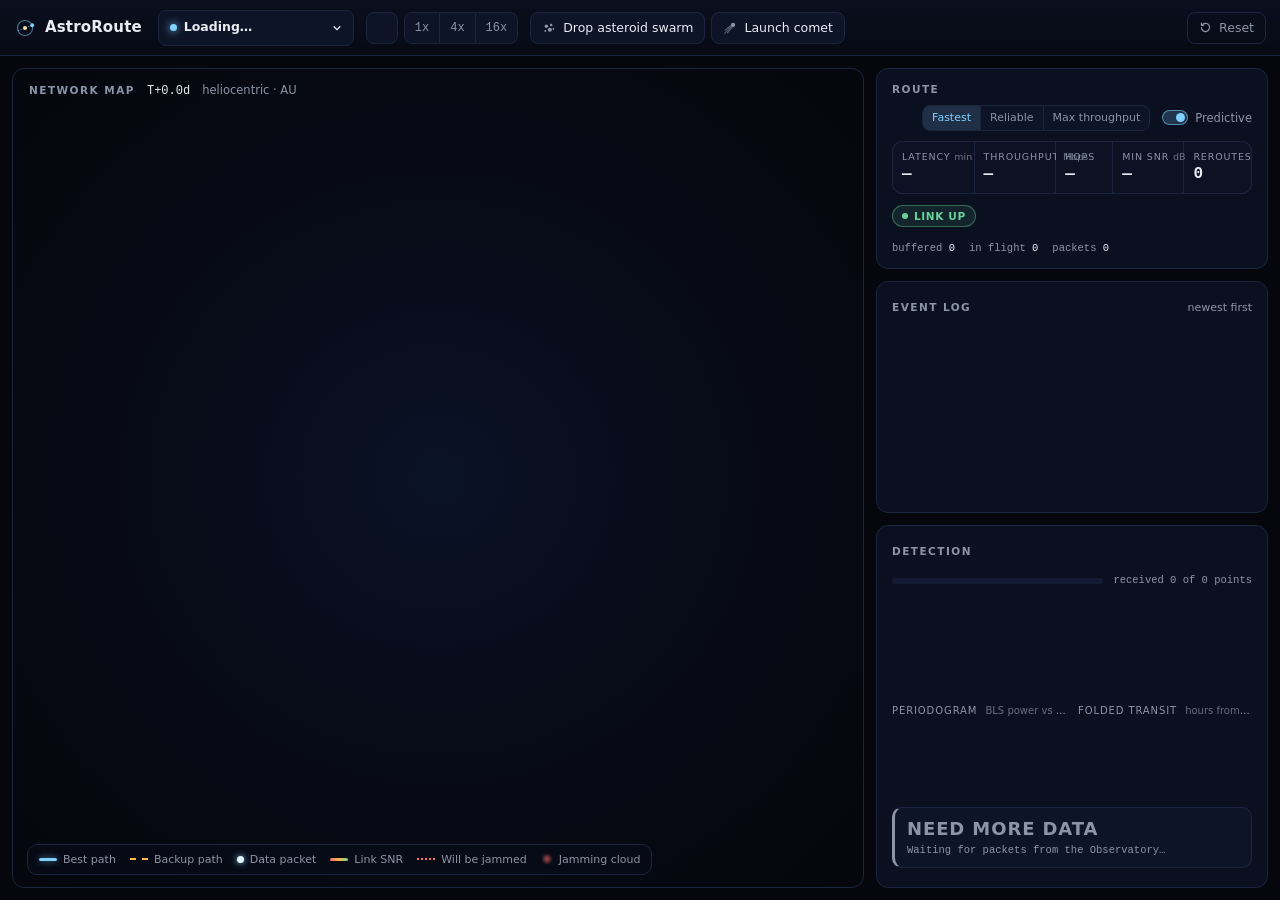
==== web/index.html @ 857606fc "feat(ui): backup mission-control UI Co-Authored-By: Claude Opus 5.5 <noreply@anthropic.com>" ====
<!doctype html>
<html lang="en">
<head>
<meta charset="utf-8">
<meta name="viewport" content="width=device-width, initial-scale=1">
<title>AstroRoute — mission control</title>
<meta name="description" content="Deep-space relay routing around asteroid swarms, with live exoplanet detection on the received light curve.">
<link rel="icon" href="data:image/svg+xml,%3Csvg xmlns='http://www.w3.org/2000/svg' viewBox='0 0 32 32'%3E%3Ccircle cx='16' cy='16' r='11' fill='none' stroke='%237FD1FF' stroke-width='2'/%3E%3Ccircle cx='16' cy='16' r='3' fill='%23FFE2A8'/%3E%3Ccircle cx='26' cy='12' r='3' fill='%237FD1FF'/%3E%3C/svg%3E">
<link rel="stylesheet" href="css/style.css">
</head>
<body>
<header class="top">
  <div class="brand">
    <svg viewBox="0 0 32 32" width="22" height="22" aria-hidden="true"><circle cx="16" cy="16" r="11" fill="none" stroke="#7FD1FF" stroke-width="1.6" opacity=".55"/><circle cx="16" cy="16" r="3" fill="#FFE2A8"/><circle cx="26.5" cy="12" r="2.8" fill="#7FD1FF"/><path d="M5.5 20 L26.5 12" stroke="#7FD1FF" stroke-width="1.2" stroke-dasharray="2 2" opacity=".8"/></svg>
    <span>AstroRoute</span><small>Exoplanet Hunter · deep-space relay</small>
  </div>
  <div class="picker" id="picker">
    <button type="button" class="btn picker-btn" id="pickerBtn" aria-haspopup="listbox" aria-expanded="false" title="Choose the star to observe">
      <span class="pk-dot"></span><span class="pk-text"><b id="pickerLabel">Loading…</b><small id="pickerSub"></small></span>
      <svg viewBox="0 0 12 12" width="10" height="10" aria-hidden="true"><path d="M2.5 4.5 6 8l3.5-3.5" fill="none" stroke="currentColor" stroke-width="1.5" stroke-linecap="round"/></svg>
    </button>
    <div class="menu" id="pickerMenu" role="listbox" aria-label="Target star" hidden></div>
  </div>
  <div class="grp">
    <button type="button" class="btn icon" id="play" aria-label="Play / pause"></button>
    <div class="seg" id="speed" role="group" aria-label="Simulation speed">
      <button type="button" data-speed="1">1x</button><button type="button" data-speed="4">4x</button><button type="button" data-speed="16">16x</button>
    </div>
  </div>
  <div class="grp">
    <button type="button" class="btn tool" data-tool="asteroid" title="Then click on the map">
      <svg viewBox="0 0 16 16" width="14" height="14" aria-hidden="true"><circle cx="5" cy="6" r="2" fill="currentColor"/><circle cx="10.5" cy="4.5" r="1.4" fill="currentColor"/><circle cx="9" cy="10" r="2.4" fill="currentColor"/><circle cx="3.8" cy="11.5" r="1.1" fill="currentColor"/><circle cx="13" cy="9" r="1" fill="currentColor"/></svg>
      Drop asteroid swarm</button>
    <button type="button" class="btn tool" data-tool="comet" title="Then click on the map">
      <svg viewBox="0 0 16 16" width="14" height="14" aria-hidden="true"><circle cx="11.5" cy="4.5" r="2.4" fill="currentColor"/><path d="M9.6 6.2 2 14M10.6 7 5 13.5M8.6 5.4 2.5 10.5" stroke="currentColor" stroke-width="1.2" stroke-linecap="round" opacity=".6"/></svg>
      Launch comet</button>
  </div>
  <div class="spacer"></div>
  <button type="button" class="btn ghost" id="reset" title="Restart the scenario">
    <svg viewBox="0 0 16 16" width="13" height="13" aria-hidden="true"><path d="M3 8a5 5 0 1 0 1.6-3.7M3 2.5v2.8h2.8" fill="none" stroke="currentColor" stroke-width="1.5" stroke-linecap="round" stroke-linejoin="round"/></svg>
    Reset</button>
</header>

<main class="layout">
  <section class="panel map-panel" id="mapPanel" aria-label="Network map">
    <canvas id="map"></canvas>
    <div class="map-head"><h2>Network map</h2><span class="mono" id="clock">T+0.0d</span><span class="muted">heliocentric · AU</span></div>
    <div class="hint" id="hint" hidden></div>
    <div class="caption" id="caption" hidden></div>
    <div class="legend">
      <span><i class="lg best"></i>Best path</span>
      <span><i class="lg alt"></i>Backup path</span>
      <span><i class="lg pkt"></i>Data packet</span>
      <span><i class="lg snr"></i>Link SNR</span>
      <span><i class="lg fc"></i>Will be jammed</span>
      <span><i class="lg jam"></i>Jamming cloud</span>
    </div>
  </section>

  <aside class="side" id="side">
    <section class="panel card route" aria-label="Route">
      <div class="card-head">
        <h2>Route</h2>
        <div class="head-ctl">
          <div class="seg small" id="mode" role="group" aria-label="Routing mode">
            <button type="button" data-mode="fastest" class="on" title="Minimum light-time">Fastest</button><button type="button" data-mode="reliable" title="Light-time plus a penalty for weak links">Reliable</button><button type="button" data-mode="throughput" title="Widest path: largest bottleneck Shannon capacity">Max throughput</button>
          </div>
          <label class="switch" title="Avoid links forecast to be jammed within 1 day"><input type="checkbox" id="predictive" checked><span></span>Predictive</label>
        </div>
      </div>
      <div class="stats">
        <div class="stat"><span>Latency <i>min</i></span><b id="latency">—</b></div>
        <div class="stat"><span>Throughput <i>Mbps</i></span><b id="capacity">—</b></div>
        <div class="stat"><span>Hops</span><b id="hops">—</b></div>
        <div class="stat"><span>Min SNR <i>dB</i></span><b id="snr">—</b></div>
        <div class="stat"><span>Reroutes</span><b id="reroutes">0</b></div>
      </div>
      <div class="route-line"><span class="pill up" id="pill">LINK UP</span><span class="path" id="path"></span></div>
      <div class="alt-line" id="alt"></div>
      <div class="meta-line mono"><span>buffered <b id="buffered">0</b></span><span>in flight <b id="inflight">0</b></span><span>packets <b id="delivered">0</b></span><span class="split" id="rerouteSplit"></span></div>
    </section>

    <section class="panel card log" aria-label="Event log">
      <div class="card-head"><h2>Event log</h2><span class="muted small">newest first</span></div>
      <ol id="log"></ol>
    </section>

    <section class="panel card detect" aria-label="Detection">
      <div class="card-head"><h2>Detection</h2><span class="muted small" id="targetMeta"></span></div>
      <div class="recv"><div class="bar"><i id="recvBar"></i></div><span class="mono" id="recvText">received 0 of 0 points</span></div>
      <canvas class="chart lc" id="lc" aria-label="Received light curve"></canvas>
      <div class="pair">
        <figure><figcaption>Periodogram <span>BLS power vs period</span></figcaption><canvas class="chart" id="pg"></canvas></figure>
        <figure><figcaption>Folded transit <span>hours from mid-transit</span></figcaption><canvas class="chart" id="fold"></canvas></figure>
      </div>
      <div class="verdict wait" id="verdict"><div class="v-word" id="vWord">NEED MORE DATA</div><div class="v-sub mono" id="vSub">Waiting for packets from the Observatory…</div></div>
      <ul class="checks" id="checks"></ul>
    </section>
  </aside>
</main>
<script type="module" src="js/main.js"></script>
</body>
</html>
---- web/css/style.css ----
/* Mission-control theme. Owner: Ayush. One accent (#7FD1FF) for the best path. */
:root {
  --bg: #05070D; --panel: #0B1020; --line: #1C2540; --text: #E6EDF3; --muted: #8B95A7;
  --accent: #7FD1FF; --amber: #FFB547; --red: #FF6B6B; --green: #69D39A;
  --raise: #0E1427; --hover: #121B33;
  --sans: system-ui, -apple-system, "Segoe UI", Roboto, "Helvetica Neue", Arial, sans-serif;
  --mono: ui-monospace, "SF Mono", SFMono-Regular, Menlo, Consolas, "Liberation Mono", monospace;
  color-scheme: dark;
}
* { box-sizing: border-box; }
html, body { margin: 0; height: 100%; background: var(--bg); color: var(--text); font: 13px/1.4 var(--sans); -webkit-font-smoothing: antialiased; }
body { display: grid; grid-template-rows: 56px minmax(0, 1fr); overflow: hidden; }
.mono, b, .stat b { font-variant-numeric: tabular-nums; }
.mono { font-family: var(--mono); }
.muted { color: var(--muted); }
.small { font-size: 11px; }
h2 { margin: 0; font-size: 10.5px; font-weight: 650; letter-spacing: .14em; text-transform: uppercase; color: var(--muted); }

/* ---------- top bar ---------- */
.top { display: flex; align-items: center; gap: 12px; padding: 0 14px; border-bottom: 1px solid var(--line); background: linear-gradient(180deg, #0A0F1E, #070A14); position: relative; z-index: 10; min-width: 0; }
.brand { display: flex; align-items: center; gap: 9px; font-weight: 680; font-size: 15px; letter-spacing: .01em; white-space: nowrap; margin-right: 4px; }
.brand small { color: var(--muted); font-weight: 450; font-size: 11.5px; letter-spacing: 0; padding-left: 10px; border-left: 1px solid var(--line); }
.grp { display: flex; align-items: center; gap: 6px; }
.spacer { flex: 1; }
.btn { height: 32px; padding: 0 11px; border-radius: 8px; border: 1px solid var(--line); background: var(--raise); color: var(--text); font: 500 12.5px var(--sans); cursor: pointer; display: inline-flex; align-items: center; gap: 7px; white-space: nowrap; transition: border-color .15s, background .15s, color .15s; }
.btn:hover { border-color: #2C3963; background: var(--hover); }
.btn:focus-visible, .seg button:focus-visible, .menu button:focus-visible { outline: 2px solid var(--accent); outline-offset: 2px; }
.btn.on { border-color: rgba(127, 209, 255, .55); background: rgba(127, 209, 255, .12); color: var(--accent); }
.btn.icon { width: 32px; padding: 0; justify-content: center; }
.btn.ghost { background: transparent; color: var(--muted); }
.btn.ghost:hover { color: var(--text); }
.btn.tool svg { color: var(--muted); }
.btn.tool.on { border-color: rgba(255, 107, 107, .6); background: rgba(255, 107, 107, .12); color: #FFB3B3; }
.btn.tool.on svg { color: var(--red); }
.seg { display: inline-flex; border: 1px solid var(--line); border-radius: 8px; overflow: hidden; background: var(--raise); }
.seg button { height: 30px; border: 0; background: transparent; color: var(--muted); padding: 0 10px; font: 500 12px var(--mono); cursor: pointer; transition: background .15s, color .15s; }
.seg button + button { border-left: 1px solid var(--line); }
.seg button:hover { color: var(--text); }
.seg button.on { background: rgba(127, 209, 255, .14); color: var(--accent); }
.seg.small button { height: 24px; padding: 0 9px; font: 500 11px var(--sans); }

.picker { position: relative; }
.picker-btn { min-width: 196px; height: 36px; justify-content: space-between; }
.pk-dot { width: 7px; height: 7px; border-radius: 50%; background: var(--accent); box-shadow: 0 0 8px var(--accent); flex: none; }
.pk-text { display: flex; flex-direction: column; align-items: flex-start; line-height: 1.15; flex: 1; }
.pk-text b { font-weight: 600; font-size: 12.5px; }
.pk-text small { color: var(--muted); font: 10px var(--mono); }
.menu { position: absolute; top: 42px; left: 0; width: 330px; background: #0B1020; border: 1px solid var(--line); border-radius: 12px; padding: 6px; box-shadow: 0 24px 60px rgba(0, 0, 0, .6); z-index: 30; }
.menu button { display: flex; justify-content: space-between; align-items: center; gap: 10px; width: 100%; text-align: left; background: transparent; border: 0; color: var(--text); padding: 7px 10px; border-radius: 8px; cursor: pointer; font: inherit; }
.menu button:hover { background: var(--hover); }
.menu button.sel { background: rgba(127, 209, 255, .08); box-shadow: inset 2px 0 0 var(--accent); }
.menu b { display: block; font-weight: 600; font-size: 12.5px; }
.menu small { display: block; color: var(--muted); font: 10.5px var(--mono); }
.kind { font: 500 10px var(--sans); padding: 2px 7px; border-radius: 999px; border: 1px solid; white-space: nowrap; }
.kind.planet { color: var(--green); border-color: rgba(105, 211, 154, .35); }
.kind.false_positive { color: var(--red); border-color: rgba(255, 107, 107, .35); }
.kind.candidate { color: var(--amber); border-color: rgba(255, 181, 71, .35); }

/* ---------- layout ---------- */
.layout { display: grid; grid-template-columns: minmax(0, 1fr) 476px; gap: 12px; padding: 12px; min-height: 0; }
.panel { background: var(--panel); border: 1px solid var(--line); border-radius: 12px; }
.side { display: flex; flex-direction: column; gap: 12px; min-height: 0; overflow-y: auto; scrollbar-width: thin; scrollbar-color: var(--line) transparent; }
.card { padding: 13px 15px; }
.card-head { display: flex; flex-wrap: wrap; align-items: center; justify-content: space-between; gap: 8px 10px; margin-bottom: 10px; min-height: 24px; }

/* ---------- map ---------- */
.map-panel { position: relative; overflow: hidden; background: radial-gradient(ellipse at 50% 50%, #0A1226 0%, #070A15 55%, #05070D 100%); min-height: 0; }
#map { position: absolute; inset: 0; width: 100%; height: 100%; display: block; }
.map-panel.armed #map { cursor: crosshair; }
.map-head { position: absolute; top: 13px; left: 16px; display: flex; gap: 12px; align-items: baseline; pointer-events: none; font-size: 11.5px; }
.map-head .mono { color: var(--text); font-size: 12px; }
.hint, .caption { position: absolute; left: 50%; transform: translateX(-50%); padding: 7px 14px; border-radius: 999px; font-size: 12px; white-space: nowrap; pointer-events: none; backdrop-filter: blur(6px); }
.hint { top: 12px; border: 1px solid rgba(255, 107, 107, .5); background: rgba(40, 12, 18, .78); color: #FFC9C9; }
.caption { top: 52px; border: 1px solid rgba(127, 209, 255, .35); background: rgba(8, 20, 38, .8); color: #D7F1FF; animation: rise .4s ease-out; }
.legend { position: absolute; left: 14px; bottom: 12px; display: flex; flex-wrap: wrap; gap: 6px 14px; max-width: calc(100% - 110px); padding: 7px 11px; border: 1px solid var(--line); border-radius: 10px; background: rgba(8, 12, 24, .78); backdrop-filter: blur(6px); font-size: 11px; color: var(--muted); pointer-events: none; }
.legend span { display: inline-flex; align-items: center; gap: 6px; white-space: nowrap; }
.lg { display: inline-block; width: 18px; height: 0; }
.lg.best { border-top: 3px solid var(--accent); box-shadow: 0 0 6px rgba(127, 209, 255, .6); border-radius: 2px; }
.lg.alt { border-top: 2px dashed var(--amber); }
.lg.fc { border-top: 2px dotted var(--red); }
.lg.snr { height: 3px; border-radius: 2px; background: linear-gradient(90deg, var(--red), var(--amber), var(--green)); }
.lg.pkt { width: 7px; height: 7px; border-radius: 50%; background: #E4F7FF; box-shadow: 0 0 6px var(--accent); }
.lg.jam { width: 12px; height: 12px; border-radius: 50%; background: radial-gradient(circle, rgba(255, 107, 107, .65), rgba(255, 107, 107, 0) 70%); }

/* ---------- route card ---------- */
.head-ctl { display: flex; align-items: center; gap: 12px; margin-left: auto; }
.switch { display: inline-flex; align-items: center; gap: 7px; font-size: 11.5px; color: var(--muted); cursor: pointer; user-select: none; }
.switch input { position: absolute; opacity: 0; width: 0; height: 0; }
.switch span { width: 26px; height: 15px; border-radius: 99px; background: #18213B; border: 1px solid var(--line); position: relative; transition: background .15s, border-color .15s; }
.switch span::after { content: ""; position: absolute; top: 2px; left: 2px; width: 9px; height: 9px; border-radius: 50%; background: var(--muted); transition: transform .15s, background .15s; }
.switch input:checked + span { background: rgba(127, 209, 255, .2); border-color: rgba(127, 209, 255, .55); }
.switch input:checked + span::after { transform: translateX(11px); background: var(--accent); }
.switch input:checked ~ * { color: var(--text); }
.switch input:focus-visible + span { outline: 2px solid var(--accent); outline-offset: 2px; }
.stats { display: grid; grid-template-columns: 1.15fr 1.15fr .8fr 1fr .95fr; gap: 1px; background: var(--line); border: 1px solid var(--line); border-radius: 10px; overflow: hidden; }
.stat { background: #0C1224; padding: 8px 9px 9px; min-width: 0; }
.stat > span { display: block; font-size: 9.5px; white-space: nowrap; color: var(--muted); text-transform: uppercase; letter-spacing: .09em; margin-bottom: 3px; }
.stat b { display: block; font: 600 19px/1.1 var(--mono); color: var(--text); white-space: nowrap; }
.stat > span i { font-style: normal; text-transform: none; letter-spacing: 0; opacity: .75; }
.route-line { display: flex; align-items: center; gap: 10px; margin-top: 11px; min-width: 0; }
.path { font-size: 12px; color: #CFEFFF; overflow: hidden; text-overflow: ellipsis; white-space: nowrap; min-width: 0; }
.alt-line { margin-top: 6px; font-size: 11.5px; color: var(--amber); opacity: .9; overflow: hidden; text-overflow: ellipsis; white-space: nowrap; }
.meta-line { display: flex; flex-wrap: wrap; gap: 4px 14px; margin-top: 8px; font-size: 10.5px; color: var(--muted); }
.meta-line b { color: var(--text); font-weight: 500; }
.meta-line .split { margin-left: auto; }
.pill { flex: none; display: inline-flex; align-items: center; gap: 6px; height: 22px; padding: 0 9px; border-radius: 999px; font: 650 10.5px var(--sans); letter-spacing: .06em; border: 1px solid; white-space: nowrap; }
.pill::before { content: ""; width: 6px; height: 6px; border-radius: 50%; background: currentColor; }
.pill.up { color: var(--green); border-color: rgba(105, 211, 154, .4); background: rgba(105, 211, 154, .1); }
.pill.re { color: var(--amber); border-color: rgba(255, 181, 71, .45); background: rgba(255, 181, 71, .1); }
.pill.down { color: var(--red); border-color: rgba(255, 107, 107, .5); background: rgba(255, 107, 107, .12); animation: blink 1.1s infinite; }

/* ---------- event log ---------- */
.log { flex: 1 1 130px; min-height: 130px; display: flex; flex-direction: column; }
#log { list-style: none; margin: 0; padding: 0; overflow-y: auto; flex: 1; min-height: 0; scrollbar-width: thin; scrollbar-color: var(--line) transparent; }
#log li { display: grid; grid-template-columns: 54px 7px 1fr; gap: 8px; align-items: baseline; padding: 5px 2px; border-top: 1px solid rgba(28, 37, 64, .7); font-size: 11.5px; line-height: 1.4; }
#log li:first-child { border-top: 0; }
#log time { font: 10.5px var(--mono); color: var(--muted); }
#log i { width: 7px; height: 7px; border-radius: 50%; background: var(--muted); }
#log p { margin: 0; color: #C9D3E1; }
#log em { font: 650 9.5px var(--sans); font-style: normal; letter-spacing: .07em; padding: 1px 5px; border-radius: 4px; margin-right: 6px; border: 1px solid rgba(139, 149, 167, .35); color: var(--muted); }
#log .jam i, #log .down i { background: var(--red); }
#log .jam em, #log .down em { color: var(--red); border-color: rgba(255, 107, 107, .45); }
#log .pro i { background: var(--accent); }
#log .pro em, #log .info em.pro { color: var(--accent); border-color: rgba(127, 209, 255, .45); }
#log .warn i { background: var(--amber); }
#log .warn em { color: var(--amber); border-color: rgba(255, 181, 71, .45); }
#log .ok i { background: var(--green); }
#log .ok em { color: var(--green); border-color: rgba(105, 211, 154, .4); }
#log .detect i { background: #C9A7FF; }
#log .detect em { color: #C9A7FF; border-color: rgba(201, 167, 255, .4); }
#log li.new { animation: flash 1.4s ease-out; }

/* ---------- detection ---------- */
.recv { display: flex; align-items: center; gap: 10px; margin-bottom: 8px; }
.bar { flex: 1; height: 6px; background: #131B33; border-radius: 99px; overflow: hidden; }
.bar i { display: block; height: 100%; width: 0; border-radius: 99px; background: linear-gradient(90deg, #3E9BD6, var(--accent)); transition: width .3s; }
.recv .mono { font-size: 10.5px; color: var(--muted); white-space: nowrap; }
.chart { display: block; width: 100%; height: 76px; }
.chart.lc { height: 100px; }
.pair { display: grid; grid-template-columns: 1fr 1fr; gap: 12px; margin-top: 8px; }
figure { margin: 0; min-width: 0; }
figcaption { font-size: 10px; color: var(--muted); text-transform: uppercase; letter-spacing: .09em; margin-bottom: 3px; white-space: nowrap; overflow: hidden; text-overflow: ellipsis; }
figcaption span { text-transform: none; letter-spacing: 0; opacity: .7; margin-left: 4px; }
.verdict { margin-top: 10px; padding: 8px 12px 9px; border-radius: 10px; border: 1px solid var(--line); border-left: 3px solid var(--muted); background: #0D1427; transition: border-color .3s; }
.v-word { font-weight: 760; font-size: 18px; letter-spacing: .05em; color: var(--muted); }
.v-sub { font-size: 10.5px; color: var(--muted); margin-top: 2px; }
.verdict.planet { border-left-color: var(--green); background: linear-gradient(90deg, rgba(105, 211, 154, .09), #0D1427 60%); }
.verdict.planet .v-word { color: var(--green); }
.verdict.fp { border-left-color: var(--red); background: linear-gradient(90deg, rgba(255, 107, 107, .09), #0D1427 60%); }
.verdict.fp .v-word { color: var(--red); }
.verdict.weak { border-left-color: var(--amber); }
.verdict.weak .v-word { color: var(--amber); }
.checks { list-style: none; margin: 6px 0 0; padding: 0; }
.checks li { display: grid; grid-template-columns: 16px 104px 1fr; gap: 6px; padding: 5px 0; border-top: 1px solid rgba(28, 37, 64, .7); font-size: 11px; line-height: 1.35; }
.checks li:first-child { border-top: 0; }
.checks .ok { color: var(--green); font-weight: 700; }
.checks .bad { color: var(--red); font-weight: 700; }
.checks b { font-weight: 600; color: var(--text); }
.checks li > span:last-child { color: var(--muted); }

@keyframes flash { from { background: rgba(127, 209, 255, .10); } to { background: transparent; } }
@keyframes blink { 50% { opacity: .55; } }
@keyframes rise { from { opacity: 0; transform: translate(-50%, -6px); } to { opacity: 1; transform: translate(-50%, 0); } }

/* ---------- smaller screens ---------- */
@media (max-width: 1280px) {
  .layout { grid-template-columns: minmax(0, 1fr) 392px; }
  .brand small { display: none; }
  .stat b { font-size: 16px; }
  .checks li { grid-template-columns: 16px 92px 1fr; }
}
@media (max-width: 1100px) {
  .top { gap: 8px; padding: 0 10px; }
  .picker-btn { min-width: 170px; }
  .btn { padding: 0 9px; }
  .legend { font-size: 10.5px; gap: 4px 10px; }
}
@media (max-height: 820px) {
  .chart { height: 70px; }
  .chart.lc { height: 88px; }
}
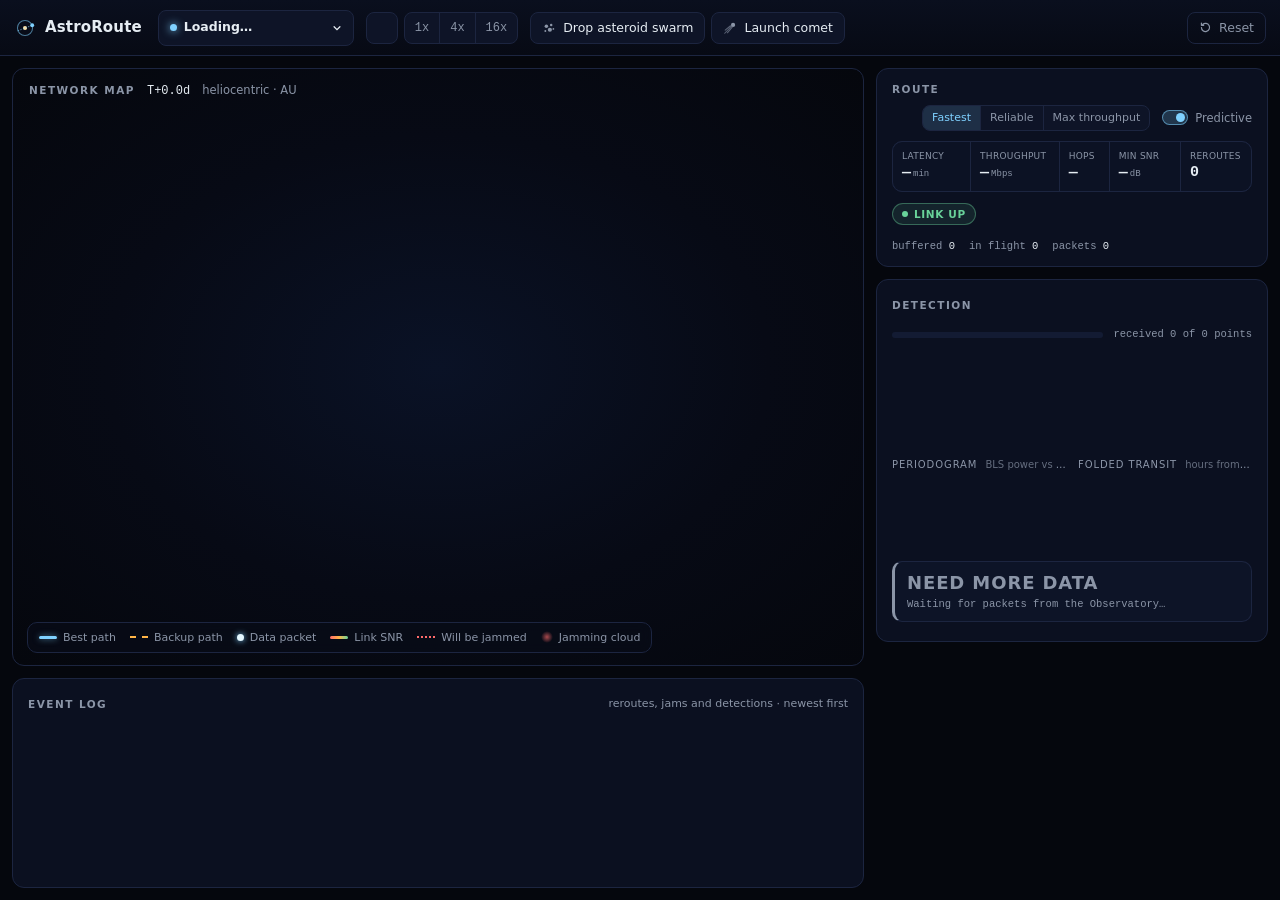
==== commit 2581ab12: "feat(ui): backup mission-control UI Polish: event log under the map, zoom-to-fit map camera, label p" ====
--- a/web/index.html
+++ b/web/index.html
@@ -42,6 +42,7 @@
 </header>
 
 <main class="layout">
+  <div class="left">
   <section class="panel map-panel" id="mapPanel" aria-label="Network map">
     <canvas id="map"></canvas>
     <div class="map-head"><h2>Network map</h2><span class="mono" id="clock">T+0.0d</span><span class="muted">heliocentric · AU</span></div>
@@ -57,6 +58,12 @@
     </div>
   </section>
 
+    <section class="panel card log" aria-label="Event log">
+      <div class="card-head"><h2>Event log</h2><span class="muted small">reroutes, jams and detections · newest first</span></div>
+      <ol id="log"></ol>
+    </section>
+  </div>
+
   <aside class="side" id="side">
     <section class="panel card route" aria-label="Route">
       <div class="card-head">
@@ -69,20 +76,15 @@
         </div>
       </div>
       <div class="stats">
-        <div class="stat"><span>Latency <i>min</i></span><b id="latency">—</b></div>
-        <div class="stat"><span>Throughput <i>Mbps</i></span><b id="capacity">—</b></div>
+        <div class="stat"><span>Latency</span><b><span id="latency">—</span><i>min</i></b></div>
+        <div class="stat"><span>Throughput</span><b><span id="capacity">—</span><i>Mbps</i></b></div>
         <div class="stat"><span>Hops</span><b id="hops">—</b></div>
-        <div class="stat"><span>Min SNR <i>dB</i></span><b id="snr">—</b></div>
+        <div class="stat"><span>Min SNR</span><b><span id="snr">—</span><i>dB</i></b></div>
         <div class="stat"><span>Reroutes</span><b id="reroutes">0</b></div>
       </div>
       <div class="route-line"><span class="pill up" id="pill">LINK UP</span><span class="path" id="path"></span></div>
       <div class="alt-line" id="alt"></div>
       <div class="meta-line mono"><span>buffered <b id="buffered">0</b></span><span>in flight <b id="inflight">0</b></span><span>packets <b id="delivered">0</b></span><span class="split" id="rerouteSplit"></span></div>
-    </section>
-
-    <section class="panel card log" aria-label="Event log">
-      <div class="card-head"><h2>Event log</h2><span class="muted small">newest first</span></div>
-      <ol id="log"></ol>
     </section>
 
     <section class="panel card detect" aria-label="Detection">
--- a/web/css/style.css
+++ b/web/css/style.css
@@ -57,7 +57,9 @@
 .kind.candidate { color: var(--amber); border-color: rgba(255, 181, 71, .35); }
 
 /* ---------- layout ---------- */
-.layout { display: grid; grid-template-columns: minmax(0, 1fr) 476px; gap: 12px; padding: 12px; min-height: 0; }
+.layout { display: grid; grid-template-columns: minmax(0, 1fr) 476px; grid-template-rows: minmax(0, 1fr); gap: 12px; padding: 12px; min-height: 0; }
+.left { display: flex; flex-direction: column; gap: 12px; min-height: 0; min-width: 0; }
+.left .map-panel { flex: 1; }
 .panel { background: var(--panel); border: 1px solid var(--line); border-radius: 12px; }
 .side { display: flex; flex-direction: column; gap: 12px; min-height: 0; overflow-y: auto; scrollbar-width: thin; scrollbar-color: var(--line) transparent; }
 .card { padding: 13px 15px; }
@@ -92,11 +94,11 @@
 .switch input:checked + span::after { transform: translateX(11px); background: var(--accent); }
 .switch input:checked ~ * { color: var(--text); }
 .switch input:focus-visible + span { outline: 2px solid var(--accent); outline-offset: 2px; }
-.stats { display: grid; grid-template-columns: 1.15fr 1.15fr .8fr 1fr .95fr; gap: 1px; background: var(--line); border: 1px solid var(--line); border-radius: 10px; overflow: hidden; }
+.stats { display: grid; grid-template-columns: 1.1fr 1.25fr .7fr 1fr 1fr; gap: 1px; background: var(--line); border: 1px solid var(--line); border-radius: 10px; overflow: hidden; }
 .stat { background: #0C1224; padding: 8px 9px 9px; min-width: 0; }
-.stat > span { display: block; font-size: 9.5px; white-space: nowrap; color: var(--muted); text-transform: uppercase; letter-spacing: .09em; margin-bottom: 3px; }
+.stat > span { display: block; font-size: 9.5px; white-space: nowrap; overflow: hidden; text-overflow: ellipsis; color: var(--muted); text-transform: uppercase; letter-spacing: .09em; margin-bottom: 3px; }
 .stat b { display: block; font: 600 19px/1.1 var(--mono); color: var(--text); white-space: nowrap; }
-.stat > span i { font-style: normal; text-transform: none; letter-spacing: 0; opacity: .75; }
+.stat b i { font: 400 10px var(--mono); font-style: normal; color: var(--muted); margin-left: 3px; }
 .route-line { display: flex; align-items: center; gap: 10px; margin-top: 11px; min-width: 0; }
 .path { font-size: 12px; color: #CFEFFF; overflow: hidden; text-overflow: ellipsis; white-space: nowrap; min-width: 0; }
 .alt-line { margin-top: 6px; font-size: 11.5px; color: var(--amber); opacity: .9; overflow: hidden; text-overflow: ellipsis; white-space: nowrap; }
@@ -110,9 +112,9 @@
 .pill.down { color: var(--red); border-color: rgba(255, 107, 107, .5); background: rgba(255, 107, 107, .12); animation: blink 1.1s infinite; }
 
 /* ---------- event log ---------- */
-.log { flex: 1 1 130px; min-height: 130px; display: flex; flex-direction: column; }
+.log { flex: 0 0 210px; min-height: 0; overflow: hidden; display: flex; flex-direction: column; padding-bottom: 8px; }
 #log { list-style: none; margin: 0; padding: 0; overflow-y: auto; flex: 1; min-height: 0; scrollbar-width: thin; scrollbar-color: var(--line) transparent; }
-#log li { display: grid; grid-template-columns: 54px 7px 1fr; gap: 8px; align-items: baseline; padding: 5px 2px; border-top: 1px solid rgba(28, 37, 64, .7); font-size: 11.5px; line-height: 1.4; }
+#log li { display: grid; grid-template-columns: 54px 7px 1fr; gap: 8px; align-items: baseline; padding: 4px 2px; border-top: 1px solid rgba(28, 37, 64, .7); font-size: 11.5px; line-height: 1.4; }
 #log li:first-child { border-top: 0; }
 #log time { font: 10.5px var(--mono); color: var(--muted); }
 #log i { width: 7px; height: 7px; border-radius: 50%; background: var(--muted); }
@@ -166,7 +168,9 @@
 @media (max-width: 1280px) {
   .layout { grid-template-columns: minmax(0, 1fr) 392px; }
   .brand small { display: none; }
-  .stat b { font-size: 16px; }
+  .stat b { font-size: 15px; }
+  .stat > span { font-size: 9px; letter-spacing: .03em; }
+  .stat b i { font-size: 9px; margin-left: 2px; }
   .checks li { grid-template-columns: 16px 92px 1fr; }
 }
 @media (max-width: 1100px) {
@@ -176,6 +180,7 @@
   .legend { font-size: 10.5px; gap: 4px 10px; }
 }
 @media (max-height: 820px) {
+  .log { flex-basis: 150px; }
   .chart { height: 70px; }
   .chart.lc { height: 88px; }
 }
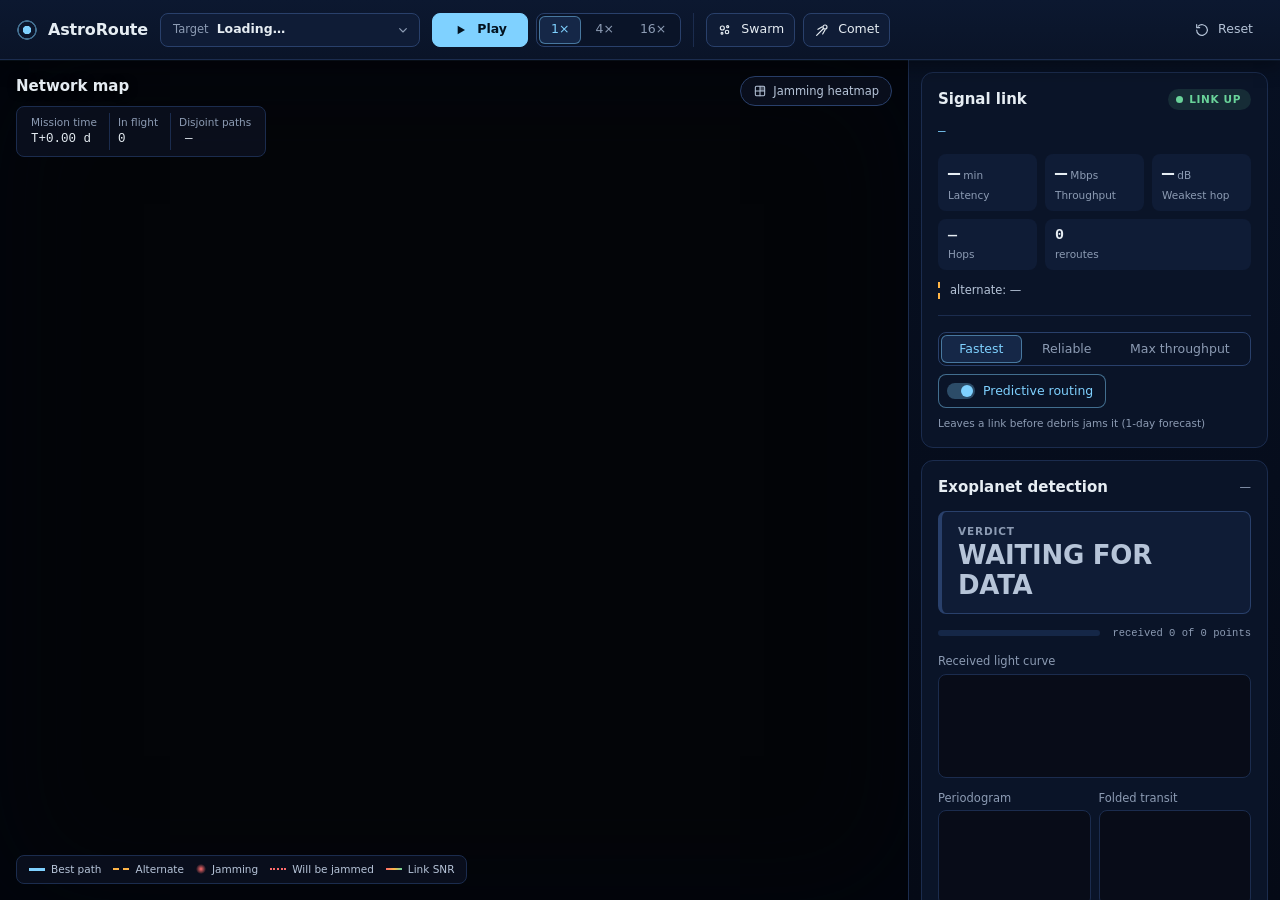
==== commit 16cda1bb: "feat(ui): navy command-centre redesign, responsive toolbar, celestial rendering (#13) - Design token" ====
--- a/web/index.html
+++ b/web/index.html
@@ -1,105 +1,222 @@
 <!doctype html>
 <html lang="en">
 <head>
-<meta charset="utf-8">
-<meta name="viewport" content="width=device-width, initial-scale=1">
-<title>AstroRoute — mission control</title>
-<meta name="description" content="Deep-space relay routing around asteroid swarms, with live exoplanet detection on the received light curve.">
-<link rel="icon" href="data:image/svg+xml,%3Csvg xmlns='http://www.w3.org/2000/svg' viewBox='0 0 32 32'%3E%3Ccircle cx='16' cy='16' r='11' fill='none' stroke='%237FD1FF' stroke-width='2'/%3E%3Ccircle cx='16' cy='16' r='3' fill='%23FFE2A8'/%3E%3Ccircle cx='26' cy='12' r='3' fill='%237FD1FF'/%3E%3C/svg%3E">
-<link rel="stylesheet" href="css/style.css">
+  <meta charset="utf-8">
+  <meta name="viewport" content="width=device-width, initial-scale=1">
+  <meta name="color-scheme" content="dark">
+  <meta name="theme-color" content="#070A12">
+  <title>AstroRoute</title>
+  <link rel="icon" href="data:image/svg+xml,%3Csvg xmlns='http://www.w3.org/2000/svg' viewBox='0 0 32 32'%3E%3Crect width='32' height='32' rx='8' fill='%23070A12'/%3E%3Ccircle cx='16' cy='16' r='9' fill='none' stroke='%237FD1FF' stroke-width='2' opacity='.45'/%3E%3Ccircle cx='16' cy='16' r='3.5' fill='%237FD1FF'/%3E%3Ccircle cx='24' cy='11' r='2' fill='%23E6EDF3'/%3E%3C/svg%3E">
+  <link rel="stylesheet" href="css/style.css">
 </head>
 <body>
-<header class="top">
-  <div class="brand">
-    <svg viewBox="0 0 32 32" width="22" height="22" aria-hidden="true"><circle cx="16" cy="16" r="11" fill="none" stroke="#7FD1FF" stroke-width="1.6" opacity=".55"/><circle cx="16" cy="16" r="3" fill="#FFE2A8"/><circle cx="26.5" cy="12" r="2.8" fill="#7FD1FF"/><path d="M5.5 20 L26.5 12" stroke="#7FD1FF" stroke-width="1.2" stroke-dasharray="2 2" opacity=".8"/></svg>
-    <span>AstroRoute</span><small>Exoplanet Hunter · deep-space relay</small>
-  </div>
-  <div class="picker" id="picker">
-    <button type="button" class="btn picker-btn" id="pickerBtn" aria-haspopup="listbox" aria-expanded="false" title="Choose the star to observe">
-      <span class="pk-dot"></span><span class="pk-text"><b id="pickerLabel">Loading…</b><small id="pickerSub"></small></span>
-      <svg viewBox="0 0 12 12" width="10" height="10" aria-hidden="true"><path d="M2.5 4.5 6 8l3.5-3.5" fill="none" stroke="currentColor" stroke-width="1.5" stroke-linecap="round"/></svg>
-    </button>
-    <div class="menu" id="pickerMenu" role="listbox" aria-label="Target star" hidden></div>
-  </div>
-  <div class="grp">
-    <button type="button" class="btn icon" id="play" aria-label="Play / pause"></button>
-    <div class="seg" id="speed" role="group" aria-label="Simulation speed">
-      <button type="button" data-speed="1">1x</button><button type="button" data-speed="4">4x</button><button type="button" data-speed="16">16x</button>
+  <!-- One stroke icon family, 24px grid, 1.75 stroke; referenced with <use href="#i-…"> -->
+  <svg width="0" height="0" style="position:absolute" aria-hidden="true">
+    <defs>
+      <symbol id="i-play" viewBox="0 0 24 24"><path d="M7 5.5v13l11-6.5z" fill="currentColor" stroke="none"/></symbol>
+      <symbol id="i-pause" viewBox="0 0 24 24"><rect x="6.5" y="5" width="4" height="14" rx="1" fill="currentColor" stroke="none"/><rect x="13.5" y="5" width="4" height="14" rx="1" fill="currentColor" stroke="none"/></symbol>
+      <symbol id="i-swarm" viewBox="0 0 24 24"><circle cx="8" cy="9" r="3"/><circle cx="16" cy="7" r="1.6"/><circle cx="15" cy="15" r="2.6"/><circle cx="7.5" cy="17" r="1.4"/></symbol>
+      <symbol id="i-comet" viewBox="0 0 24 24"><circle cx="16.5" cy="7.5" r="3"/><path d="M14.3 9.7 4 20M12.4 7.3 6 11M16.7 11.6 13 18"/></symbol>
+      <symbol id="i-reset" viewBox="0 0 24 24"><path d="M4 12a8 8 0 1 0 2.4-5.7"/><path d="M4 4v4.5h4.5"/></symbol>
+      <symbol id="i-chevron" viewBox="0 0 24 24"><path d="m7 10 5 5 5-5"/></symbol>
+      <symbol id="i-heat" viewBox="0 0 24 24"><rect x="4" y="4" width="16" height="16" rx="2"/><path d="M4 12h16M12 4v16"/><rect x="12" y="4" width="8" height="8" fill="currentColor" opacity=".35" stroke="none"/></symbol>
+    </defs>
+  </svg>
+
+  <a class="skip-link" href="#side">Skip to mission panels</a>
+
+  <header class="topbar">
+    <div class="brand">
+      <span class="brand-mark" aria-hidden="true"></span>
+      <span class="brand-name">AstroRoute</span>
     </div>
-  </div>
-  <div class="grp">
-    <button type="button" class="btn tool" data-tool="asteroid" title="Then click on the map">
-      <svg viewBox="0 0 16 16" width="14" height="14" aria-hidden="true"><circle cx="5" cy="6" r="2" fill="currentColor"/><circle cx="10.5" cy="4.5" r="1.4" fill="currentColor"/><circle cx="9" cy="10" r="2.4" fill="currentColor"/><circle cx="3.8" cy="11.5" r="1.1" fill="currentColor"/><circle cx="13" cy="9" r="1" fill="currentColor"/></svg>
-      Drop asteroid swarm</button>
-    <button type="button" class="btn tool" data-tool="comet" title="Then click on the map">
-      <svg viewBox="0 0 16 16" width="14" height="14" aria-hidden="true"><circle cx="11.5" cy="4.5" r="2.4" fill="currentColor"/><path d="M9.6 6.2 2 14M10.6 7 5 13.5M8.6 5.4 2.5 10.5" stroke="currentColor" stroke-width="1.2" stroke-linecap="round" opacity=".6"/></svg>
-      Launch comet</button>
-  </div>
-  <div class="spacer"></div>
-  <button type="button" class="btn ghost" id="reset" title="Restart the scenario">
-    <svg viewBox="0 0 16 16" width="13" height="13" aria-hidden="true"><path d="M3 8a5 5 0 1 0 1.6-3.7M3 2.5v2.8h2.8" fill="none" stroke="currentColor" stroke-width="1.5" stroke-linecap="round" stroke-linejoin="round"/></svg>
-    Reset</button>
-</header>
-
-<main class="layout">
-  <div class="left">
-  <section class="panel map-panel" id="mapPanel" aria-label="Network map">
-    <canvas id="map"></canvas>
-    <div class="map-head"><h2>Network map</h2><span class="mono" id="clock">T+0.0d</span><span class="muted">heliocentric · AU</span></div>
-    <div class="hint" id="hint" hidden></div>
-    <div class="caption" id="caption" hidden></div>
-    <div class="legend">
-      <span><i class="lg best"></i>Best path</span>
-      <span><i class="lg alt"></i>Backup path</span>
-      <span><i class="lg pkt"></i>Data packet</span>
-      <span><i class="lg snr"></i>Link SNR</span>
-      <span><i class="lg fc"></i>Will be jammed</span>
-      <span><i class="lg jam"></i>Jamming cloud</span>
+
+    <div class="picker" id="picker">
+      <button class="picker-btn" id="picker-btn" aria-haspopup="listbox" aria-expanded="false" aria-controls="picker-menu">
+        <span class="picker-k">Target</span>
+        <span class="picker-v" id="picker-label">Loading…</span>
+        <svg class="icon caret" aria-hidden="true"><use href="#i-chevron"/></svg>
+      </button>
+      <div class="picker-menu" id="picker-menu" role="listbox" aria-label="Observation target" hidden></div>
     </div>
-  </section>
-
-    <section class="panel card log" aria-label="Event log">
-      <div class="card-head"><h2>Event log</h2><span class="muted small">reroutes, jams and detections · newest first</span></div>
-      <ol id="log"></ol>
+
+    <div class="toolbar" role="toolbar" aria-label="Simulation controls">
+      <div class="tool-group">
+        <button class="btn btn-primary" id="play-btn" aria-pressed="false">
+          <svg class="icon" aria-hidden="true"><use href="#i-play"/></svg><span class="btn-label">Play</span>
+        </button>
+        <div class="seg" id="speed-seg" role="group" aria-label="Simulation speed">
+          <button class="seg-btn active" data-speed="1" aria-label="Speed 1x">1×</button>
+          <button class="seg-btn" data-speed="4" aria-label="Speed 4x">4×</button>
+          <button class="seg-btn" data-speed="16" aria-label="Speed 16x">16×</button>
+        </div>
+      </div>
+
+      <div class="tool-group" role="group" aria-label="Disrupt the network">
+        <button class="btn tool" id="tool-swarm" data-tool="asteroid" aria-pressed="false" title="Then click the map to place it">
+          <svg class="icon" aria-hidden="true"><use href="#i-swarm"/></svg><span class="btn-label">Drop asteroid swarm</span><span class="btn-label-short">Swarm</span>
+        </button>
+        <button class="btn tool" id="tool-comet" data-tool="comet" aria-pressed="false" title="Then click the map to place it">
+          <svg class="icon" aria-hidden="true"><use href="#i-comet"/></svg><span class="btn-label">Launch comet</span><span class="btn-label-short">Comet</span>
+        </button>
+      </div>
+
+      <button class="btn btn-ghost" id="reset-btn" title="Restart the transmission and clear debris">
+        <svg class="icon" aria-hidden="true"><use href="#i-reset"/></svg><span class="btn-label">Reset</span>
+      </button>
+    </div>
+  </header>
+
+  <main class="layout">
+    <section class="map-panel" aria-label="Network map">
+      <div class="map-wrap">
+        <canvas id="map" role="img" aria-label="3D map of the relay network between the observatory and Earth"></canvas>
+        <canvas id="heat" class="heat" aria-hidden="true" hidden></canvas>
+
+        <div class="map-hud map-hud-tl">
+          <h1 class="map-title">Network map</h1>
+          <dl class="hud-stats">
+            <div><dt>Mission time</dt><dd class="mono" id="clock">T+0.00 d</dd></div>
+            <div><dt>In flight</dt><dd class="mono" id="inflight">0</dd></div>
+            <div title="Node-disjoint paths from the observatory to Earth">
+              <dt>Disjoint paths</dt>
+              <dd class="mono"><span class="dots" id="diversity-dots" aria-hidden="true"></span><span id="diversity">—</span></dd>
+            </div>
+          </dl>
+        </div>
+
+        <div class="map-hud map-hud-tr">
+          <button class="chip-btn" id="heatmap-btn" aria-pressed="false" title="Overlay the jamming strength of the debris">
+            <svg class="icon" aria-hidden="true"><use href="#i-heat"/></svg>Jamming heatmap
+          </button>
+        </div>
+
+        <ul class="legend map-hud map-hud-bl" aria-label="Map legend">
+          <li><i class="sw sw-best"></i>Best path</li>
+          <li><i class="sw sw-alt"></i>Alternate</li>
+          <li><i class="sw sw-jam"></i>Jamming</li>
+          <li><i class="sw sw-ahead"></i>Will be jammed</li>
+          <li><i class="sw sw-link"></i>Link SNR</li>
+        </ul>
+
+        <div class="map-hint" id="map-hint" role="status" hidden></div>
+      </div>
     </section>
-  </div>
-
-  <aside class="side" id="side">
-    <section class="panel card route" aria-label="Route">
-      <div class="card-head">
-        <h2>Route</h2>
-        <div class="head-ctl">
-          <div class="seg small" id="mode" role="group" aria-label="Routing mode">
-            <button type="button" data-mode="fastest" class="on" title="Minimum light-time">Fastest</button><button type="button" data-mode="reliable" title="Light-time plus a penalty for weak links">Reliable</button><button type="button" data-mode="throughput" title="Widest path: largest bottleneck Shannon capacity">Max throughput</button>
-          </div>
-          <label class="switch" title="Avoid links forecast to be jammed within 1 day"><input type="checkbox" id="predictive" checked><span></span>Predictive</label>
-        </div>
-      </div>
-      <div class="stats">
-        <div class="stat"><span>Latency</span><b><span id="latency">—</span><i>min</i></b></div>
-        <div class="stat"><span>Throughput</span><b><span id="capacity">—</span><i>Mbps</i></b></div>
-        <div class="stat"><span>Hops</span><b id="hops">—</b></div>
-        <div class="stat"><span>Min SNR</span><b><span id="snr">—</span><i>dB</i></b></div>
-        <div class="stat"><span>Reroutes</span><b id="reroutes">0</b></div>
-      </div>
-      <div class="route-line"><span class="pill up" id="pill">LINK UP</span><span class="path" id="path"></span></div>
-      <div class="alt-line" id="alt"></div>
-      <div class="meta-line mono"><span>buffered <b id="buffered">0</b></span><span>in flight <b id="inflight">0</b></span><span>packets <b id="delivered">0</b></span><span class="split" id="rerouteSplit"></span></div>
-    </section>
-
-    <section class="panel card detect" aria-label="Detection">
-      <div class="card-head"><h2>Detection</h2><span class="muted small" id="targetMeta"></span></div>
-      <div class="recv"><div class="bar"><i id="recvBar"></i></div><span class="mono" id="recvText">received 0 of 0 points</span></div>
-      <canvas class="chart lc" id="lc" aria-label="Received light curve"></canvas>
-      <div class="pair">
-        <figure><figcaption>Periodogram <span>BLS power vs period</span></figcaption><canvas class="chart" id="pg"></canvas></figure>
-        <figure><figcaption>Folded transit <span>hours from mid-transit</span></figcaption><canvas class="chart" id="fold"></canvas></figure>
-      </div>
-      <div class="verdict wait" id="verdict"><div class="v-word" id="vWord">NEED MORE DATA</div><div class="v-sub mono" id="vSub">Waiting for packets from the Observatory…</div></div>
-      <ul class="checks" id="checks"></ul>
-    </section>
-  </aside>
-</main>
-<script type="module" src="js/main.js"></script>
+
+    <aside class="side" id="side" aria-label="Mission panels" tabindex="-1">
+      <section class="card card-link" data-tab="route" aria-labelledby="link-title">
+        <header class="card-head">
+          <h2 id="link-title">Signal link</h2>
+          <span class="pill up" id="link-pill" role="status" aria-live="polite">LINK UP</span>
+        </header>
+
+        <p class="route-path mono" id="route-path">—</p>
+
+        <div class="stats">
+          <div class="stat stat-lg"><span class="stat-v mono" id="st-latency" data-unit="min">—</span><span class="stat-k">Latency</span></div>
+          <div class="stat stat-lg"><span class="stat-v mono" id="st-tput" data-unit="Mbps">—</span><span class="stat-k">Throughput</span></div>
+          <div class="stat stat-lg"><span class="stat-v mono" id="st-snr" data-unit="dB">—</span><span class="stat-k">Weakest hop</span></div>
+          <div class="stat"><span class="stat-v mono" id="st-hops">—</span><span class="stat-k">Hops</span></div>
+          <div class="stat stat-wide"><span class="stat-v mono" id="st-reroutes">0</span><span class="stat-k" id="st-reroutes-k">reroutes</span></div>
+        </div>
+
+        <div class="hop-threats" id="hop-threats" aria-label="Signal strength per hop"></div>
+        <p class="alt-line" id="alt-line">alternate: —</p>
+
+        <div class="card-controls">
+          <div class="seg seg-fill" id="mode-seg" role="group" aria-label="Routing mode">
+            <button class="seg-btn active" data-mode="fastest">Fastest</button>
+            <button class="seg-btn" data-mode="reliable">Reliable</button>
+            <button class="seg-btn" data-mode="throughput">Max throughput</button>
+          </div>
+          <button class="switch on" id="predict-btn" aria-pressed="true" aria-describedby="predict-hint">
+            <span class="knob" aria-hidden="true"></span>Predictive routing
+          </button>
+          <span class="ctrl-hint" id="predict-hint">Leaves a link before debris jams it (1-day forecast)</span>
+        </div>
+      </section>
+
+      <section class="card card-detect" data-tab="detect" aria-labelledby="detect-title">
+        <header class="card-head">
+          <h2 id="detect-title">Exoplanet detection</h2>
+          <span class="card-meta" id="det-target">—</span>
+        </header>
+
+        <div class="verdict" id="verdict" role="status" aria-live="polite">
+          <span class="verdict-k">Verdict</span>
+          <span class="verdict-v" id="verdict-v">WAITING FOR DATA</span>
+          <span class="verdict-sub mono" id="verdict-sub"></span>
+        </div>
+
+        <div class="progress-row">
+          <div class="progress"><div class="progress-bar" id="recv-bar"></div></div>
+          <span class="progress-text mono" id="recv-text">received 0 of 0 points</span>
+        </div>
+
+        <figure class="chart-fig">
+          <figcaption class="chart-label">Received light curve</figcaption>
+          <canvas class="chart chart-lc" id="chart-lc" role="img" aria-label="Light curve points received so far"></canvas>
+        </figure>
+        <div class="chart-row">
+          <figure class="chart-fig">
+            <figcaption class="chart-label">Periodogram</figcaption>
+            <canvas class="chart chart-sm" id="chart-pg" role="img" aria-label="BLS periodogram"></canvas>
+          </figure>
+          <figure class="chart-fig">
+            <figcaption class="chart-label">Folded transit</figcaption>
+            <canvas class="chart chart-sm" id="chart-fold" role="img" aria-label="Light curve folded at the best period"></canvas>
+          </figure>
+        </div>
+
+        <ul class="checks" id="checks" aria-label="Vetting checks"></ul>
+
+        <div class="subsection" id="transit-panel">
+          <div class="subsection-head">
+            <h3>Next transits</h3>
+            <span class="card-meta mono" id="transit-period">—</span>
+          </div>
+          <div class="transit-list" id="transit-list"><p class="empty">Appears once a planet signal is found.</p></div>
+        </div>
+      </section>
+
+      <section class="card card-intel" data-tab="route" id="intel-panel" aria-labelledby="intel-title">
+        <header class="card-head">
+          <h2 id="intel-title">Network intelligence</h2>
+          <span class="pill" id="intel-risk-pill">COMPUTING…</span>
+        </header>
+        <div class="intel-grid">
+          <div class="stat">
+            <span class="stat-k">24 h disconnect risk</span>
+            <span class="stat-v mono" id="intel-risk">—</span>
+            <span class="intel-sub" id="intel-risk-sub">Monte Carlo · 300 trials</span>
+          </div>
+          <div class="stat">
+            <span class="stat-k">Path diversity</span>
+            <span class="stat-v mono" id="intel-div">—</span>
+            <span class="intel-sub">node-disjoint routes</span>
+          </div>
+        </div>
+        <h3 class="intel-section-label">Relay criticality</h3>
+        <ul class="intel-relays" id="intel-relays"></ul>
+        <h3 class="intel-section-label">FEC coding · best route</h3>
+        <div class="intel-fec mono" id="intel-fec">—</div>
+        <h3 class="intel-section-label">Debris collision forecast</h3>
+        <ul class="intel-collisions" id="intel-collisions"><li class="intel-muted">No debris loaded</li></ul>
+        <h3 class="intel-section-label">Optimal new relay</h3>
+        <div class="intel-relay-hint mono" id="intel-relay-hint">—</div>
+      </section>
+
+      <section class="card card-log" data-tab="route" aria-labelledby="log-title">
+        <header class="card-head">
+          <h2 id="log-title">Event log</h2>
+          <span class="count mono" id="log-count">0</span>
+        </header>
+        <ol class="log" id="log"></ol>
+      </section>
+    </aside>
+  </main>
+
+  <script type="module" src="js/main.js"></script>
+  <script type="module" src="js/tabs.js"></script>
 </body>
 </html>
--- a/web/css/style.css
+++ b/web/css/style.css
@@ -1,186 +1,509 @@
-/* Mission-control theme. Owner: Ayush. One accent (#7FD1FF) for the best path. */
+/* AstroRoute mission control. Owner: Ayush.
+   A calm instrument panel: dark neutral surfaces, one accent (cyan = the live route),
+   status colours used only for status, sans-serif UI text, tabular mono for telemetry. */
+
+/* ------------------------------------------------------------------ tokens */
 :root {
-  --bg: #05070D; --panel: #0B1020; --line: #1C2540; --text: #E6EDF3; --muted: #8B95A7;
-  --accent: #7FD1FF; --amber: #FFB547; --red: #FF6B6B; --green: #69D39A;
-  --raise: #0E1427; --hover: #121B33;
-  --sans: system-ui, -apple-system, "Segoe UI", Roboto, "Helvetica Neue", Arial, sans-serif;
-  --mono: ui-monospace, "SF Mono", SFMono-Regular, Menlo, Consolas, "Liberation Mono", monospace;
-  color-scheme: dark;
-}
-* { box-sizing: border-box; }
-html, body { margin: 0; height: 100%; background: var(--bg); color: var(--text); font: 13px/1.4 var(--sans); -webkit-font-smoothing: antialiased; }
-body { display: grid; grid-template-rows: 56px minmax(0, 1fr); overflow: hidden; }
-.mono, b, .stat b { font-variant-numeric: tabular-nums; }
-.mono { font-family: var(--mono); }
+  /* surfaces: navy, lightening with elevation */
+  --bg: #050A16;
+  --surface: #0A1428;
+  --surface-2: #0F1C36;
+  --surface-3: #152747;
+  --line: #1B2C4E;
+  --line-strong: #29406B;
+
+  /* text */
+  --text: #E6EDF3;
+  --text-2: #B6C4D8;
+  --muted: #8C9BB3;
+  --faint: #6A7A96;
+
+  /* brand + status (task palette) */
+  --accent: #7FD1FF;       /* ice blue: live route, active controls */
+  --accent-ink: #03121F;
+  --accent-soft: rgba(127, 209, 255, .13);
+  --accent-line: rgba(127, 209, 255, .48);
+  --amber: #FFB547;
+  --amber-soft: rgba(255, 181, 71, .12);
+  --red: #FF6B6B;
+  --red-soft: rgba(255, 107, 107, .12);
+  --green: #69D39A;
+  --green-soft: rgba(105, 211, 154, .12);
+  --observatory: #C9A7FF;
+
+  /* type */
+  --sans: Inter, system-ui, -apple-system, "Segoe UI", Roboto, "Helvetica Neue", Arial, sans-serif;
+  --mono: ui-monospace, "SF Mono", SFMono-Regular, "Cascadia Mono", Consolas, "Liberation Mono", monospace;
+  --fs-2xs: 10.5px;  /* captions, legend */
+  --fs-xs: 11.5px;   /* labels, metadata */
+  --fs-sm: 12.5px;   /* secondary body, controls */
+  --fs-md: 13.5px;   /* body */
+  --fs-lg: 15px;     /* card titles */
+  --fs-xl: 20px;     /* KPIs */
+  --fs-2xl: 26px;    /* verdict */
+
+  /* spacing (4px grid) */
+  --s1: 4px; --s2: 8px; --s3: 12px; --s4: 16px; --s5: 20px;
+
+  /* shape + depth */
+  --r-sm: 6px; --r-md: 8px; --r-lg: 12px; --r-pill: 999px;
+  --shadow-pop: 0 12px 32px rgba(0, 0, 0, .55), 0 0 0 1px var(--line-strong);
+  --ring: 0 0 0 2px var(--bg), 0 0 0 4px var(--accent);
+
+  /* layout */
+  --topbar-h: 60px;
+  --side-w: 404px;
+  --control-h: 34px;
+
+  /* motion */
+  --ease: cubic-bezier(.2, .7, .2, 1);
+  --t-fast: 120ms;
+  --t-med: 220ms;
+}
+
+/* ------------------------------------------------------------------ base */
+*, *::before, *::after { box-sizing: border-box; }
+html, body { margin: 0; height: 100%; }
+body {
+  display: flex; flex-direction: column; overflow: hidden;
+  background: var(--bg); color: var(--text);
+  font: var(--fs-md)/1.45 var(--sans);
+  -webkit-font-smoothing: antialiased;
+}
+h1, h2, h3, p, dl, dd, figure, ul, ol { margin: 0; }
+ul, ol { padding: 0; list-style: none; }
+button { font: inherit; color: inherit; }
+.mono { font-family: var(--mono); font-variant-numeric: tabular-nums; }
 .muted { color: var(--muted); }
-.small { font-size: 11px; }
-h2 { margin: 0; font-size: 10.5px; font-weight: 650; letter-spacing: .14em; text-transform: uppercase; color: var(--muted); }
-
-/* ---------- top bar ---------- */
-.top { display: flex; align-items: center; gap: 12px; padding: 0 14px; border-bottom: 1px solid var(--line); background: linear-gradient(180deg, #0A0F1E, #070A14); position: relative; z-index: 10; min-width: 0; }
-.brand { display: flex; align-items: center; gap: 9px; font-weight: 680; font-size: 15px; letter-spacing: .01em; white-space: nowrap; margin-right: 4px; }
-.brand small { color: var(--muted); font-weight: 450; font-size: 11.5px; letter-spacing: 0; padding-left: 10px; border-left: 1px solid var(--line); }
-.grp { display: flex; align-items: center; gap: 6px; }
-.spacer { flex: 1; }
-.btn { height: 32px; padding: 0 11px; border-radius: 8px; border: 1px solid var(--line); background: var(--raise); color: var(--text); font: 500 12.5px var(--sans); cursor: pointer; display: inline-flex; align-items: center; gap: 7px; white-space: nowrap; transition: border-color .15s, background .15s, color .15s; }
-.btn:hover { border-color: #2C3963; background: var(--hover); }
-.btn:focus-visible, .seg button:focus-visible, .menu button:focus-visible { outline: 2px solid var(--accent); outline-offset: 2px; }
-.btn.on { border-color: rgba(127, 209, 255, .55); background: rgba(127, 209, 255, .12); color: var(--accent); }
-.btn.icon { width: 32px; padding: 0; justify-content: center; }
-.btn.ghost { background: transparent; color: var(--muted); }
-.btn.ghost:hover { color: var(--text); }
-.btn.tool svg { color: var(--muted); }
-.btn.tool.on { border-color: rgba(255, 107, 107, .6); background: rgba(255, 107, 107, .12); color: #FFB3B3; }
-.btn.tool.on svg { color: var(--red); }
-.seg { display: inline-flex; border: 1px solid var(--line); border-radius: 8px; overflow: hidden; background: var(--raise); }
-.seg button { height: 30px; border: 0; background: transparent; color: var(--muted); padding: 0 10px; font: 500 12px var(--mono); cursor: pointer; transition: background .15s, color .15s; }
-.seg button + button { border-left: 1px solid var(--line); }
-.seg button:hover { color: var(--text); }
-.seg button.on { background: rgba(127, 209, 255, .14); color: var(--accent); }
-.seg.small button { height: 24px; padding: 0 9px; font: 500 11px var(--sans); }
-
-.picker { position: relative; }
-.picker-btn { min-width: 196px; height: 36px; justify-content: space-between; }
-.pk-dot { width: 7px; height: 7px; border-radius: 50%; background: var(--accent); box-shadow: 0 0 8px var(--accent); flex: none; }
-.pk-text { display: flex; flex-direction: column; align-items: flex-start; line-height: 1.15; flex: 1; }
-.pk-text b { font-weight: 600; font-size: 12.5px; }
-.pk-text small { color: var(--muted); font: 10px var(--mono); }
-.menu { position: absolute; top: 42px; left: 0; width: 330px; background: #0B1020; border: 1px solid var(--line); border-radius: 12px; padding: 6px; box-shadow: 0 24px 60px rgba(0, 0, 0, .6); z-index: 30; }
-.menu button { display: flex; justify-content: space-between; align-items: center; gap: 10px; width: 100%; text-align: left; background: transparent; border: 0; color: var(--text); padding: 7px 10px; border-radius: 8px; cursor: pointer; font: inherit; }
-.menu button:hover { background: var(--hover); }
-.menu button.sel { background: rgba(127, 209, 255, .08); box-shadow: inset 2px 0 0 var(--accent); }
-.menu b { display: block; font-weight: 600; font-size: 12.5px; }
-.menu small { display: block; color: var(--muted); font: 10.5px var(--mono); }
-.kind { font: 500 10px var(--sans); padding: 2px 7px; border-radius: 999px; border: 1px solid; white-space: nowrap; }
-.kind.planet { color: var(--green); border-color: rgba(105, 211, 154, .35); }
-.kind.false_positive { color: var(--red); border-color: rgba(255, 107, 107, .35); }
-.kind.candidate { color: var(--amber); border-color: rgba(255, 181, 71, .35); }
-
-/* ---------- layout ---------- */
-.layout { display: grid; grid-template-columns: minmax(0, 1fr) 476px; grid-template-rows: minmax(0, 1fr); gap: 12px; padding: 12px; min-height: 0; }
-.left { display: flex; flex-direction: column; gap: 12px; min-height: 0; min-width: 0; }
-.left .map-panel { flex: 1; }
-.panel { background: var(--panel); border: 1px solid var(--line); border-radius: 12px; }
-.side { display: flex; flex-direction: column; gap: 12px; min-height: 0; overflow-y: auto; scrollbar-width: thin; scrollbar-color: var(--line) transparent; }
-.card { padding: 13px 15px; }
-.card-head { display: flex; flex-wrap: wrap; align-items: center; justify-content: space-between; gap: 8px 10px; margin-bottom: 10px; min-height: 24px; }
-
-/* ---------- map ---------- */
-.map-panel { position: relative; overflow: hidden; background: radial-gradient(ellipse at 50% 50%, #0A1226 0%, #070A15 55%, #05070D 100%); min-height: 0; }
-#map { position: absolute; inset: 0; width: 100%; height: 100%; display: block; }
-.map-panel.armed #map { cursor: crosshair; }
-.map-head { position: absolute; top: 13px; left: 16px; display: flex; gap: 12px; align-items: baseline; pointer-events: none; font-size: 11.5px; }
-.map-head .mono { color: var(--text); font-size: 12px; }
-.hint, .caption { position: absolute; left: 50%; transform: translateX(-50%); padding: 7px 14px; border-radius: 999px; font-size: 12px; white-space: nowrap; pointer-events: none; backdrop-filter: blur(6px); }
-.hint { top: 12px; border: 1px solid rgba(255, 107, 107, .5); background: rgba(40, 12, 18, .78); color: #FFC9C9; }
-.caption { top: 52px; border: 1px solid rgba(127, 209, 255, .35); background: rgba(8, 20, 38, .8); color: #D7F1FF; animation: rise .4s ease-out; }
-.legend { position: absolute; left: 14px; bottom: 12px; display: flex; flex-wrap: wrap; gap: 6px 14px; max-width: calc(100% - 110px); padding: 7px 11px; border: 1px solid var(--line); border-radius: 10px; background: rgba(8, 12, 24, .78); backdrop-filter: blur(6px); font-size: 11px; color: var(--muted); pointer-events: none; }
-.legend span { display: inline-flex; align-items: center; gap: 6px; white-space: nowrap; }
-.lg { display: inline-block; width: 18px; height: 0; }
-.lg.best { border-top: 3px solid var(--accent); box-shadow: 0 0 6px rgba(127, 209, 255, .6); border-radius: 2px; }
-.lg.alt { border-top: 2px dashed var(--amber); }
-.lg.fc { border-top: 2px dotted var(--red); }
-.lg.snr { height: 3px; border-radius: 2px; background: linear-gradient(90deg, var(--red), var(--amber), var(--green)); }
-.lg.pkt { width: 7px; height: 7px; border-radius: 50%; background: #E4F7FF; box-shadow: 0 0 6px var(--accent); }
-.lg.jam { width: 12px; height: 12px; border-radius: 50%; background: radial-gradient(circle, rgba(255, 107, 107, .65), rgba(255, 107, 107, 0) 70%); }
-
-/* ---------- route card ---------- */
-.head-ctl { display: flex; align-items: center; gap: 12px; margin-left: auto; }
-.switch { display: inline-flex; align-items: center; gap: 7px; font-size: 11.5px; color: var(--muted); cursor: pointer; user-select: none; }
-.switch input { position: absolute; opacity: 0; width: 0; height: 0; }
-.switch span { width: 26px; height: 15px; border-radius: 99px; background: #18213B; border: 1px solid var(--line); position: relative; transition: background .15s, border-color .15s; }
-.switch span::after { content: ""; position: absolute; top: 2px; left: 2px; width: 9px; height: 9px; border-radius: 50%; background: var(--muted); transition: transform .15s, background .15s; }
-.switch input:checked + span { background: rgba(127, 209, 255, .2); border-color: rgba(127, 209, 255, .55); }
-.switch input:checked + span::after { transform: translateX(11px); background: var(--accent); }
-.switch input:checked ~ * { color: var(--text); }
-.switch input:focus-visible + span { outline: 2px solid var(--accent); outline-offset: 2px; }
-.stats { display: grid; grid-template-columns: 1.1fr 1.25fr .7fr 1fr 1fr; gap: 1px; background: var(--line); border: 1px solid var(--line); border-radius: 10px; overflow: hidden; }
-.stat { background: #0C1224; padding: 8px 9px 9px; min-width: 0; }
-.stat > span { display: block; font-size: 9.5px; white-space: nowrap; overflow: hidden; text-overflow: ellipsis; color: var(--muted); text-transform: uppercase; letter-spacing: .09em; margin-bottom: 3px; }
-.stat b { display: block; font: 600 19px/1.1 var(--mono); color: var(--text); white-space: nowrap; }
-.stat b i { font: 400 10px var(--mono); font-style: normal; color: var(--muted); margin-left: 3px; }
-.route-line { display: flex; align-items: center; gap: 10px; margin-top: 11px; min-width: 0; }
-.path { font-size: 12px; color: #CFEFFF; overflow: hidden; text-overflow: ellipsis; white-space: nowrap; min-width: 0; }
-.alt-line { margin-top: 6px; font-size: 11.5px; color: var(--amber); opacity: .9; overflow: hidden; text-overflow: ellipsis; white-space: nowrap; }
-.meta-line { display: flex; flex-wrap: wrap; gap: 4px 14px; margin-top: 8px; font-size: 10.5px; color: var(--muted); }
-.meta-line b { color: var(--text); font-weight: 500; }
-.meta-line .split { margin-left: auto; }
-.pill { flex: none; display: inline-flex; align-items: center; gap: 6px; height: 22px; padding: 0 9px; border-radius: 999px; font: 650 10.5px var(--sans); letter-spacing: .06em; border: 1px solid; white-space: nowrap; }
-.pill::before { content: ""; width: 6px; height: 6px; border-radius: 50%; background: currentColor; }
-.pill.up { color: var(--green); border-color: rgba(105, 211, 154, .4); background: rgba(105, 211, 154, .1); }
-.pill.re { color: var(--amber); border-color: rgba(255, 181, 71, .45); background: rgba(255, 181, 71, .1); }
-.pill.down { color: var(--red); border-color: rgba(255, 107, 107, .5); background: rgba(255, 107, 107, .12); animation: blink 1.1s infinite; }
-
-/* ---------- event log ---------- */
-.log { flex: 0 0 210px; min-height: 0; overflow: hidden; display: flex; flex-direction: column; padding-bottom: 8px; }
-#log { list-style: none; margin: 0; padding: 0; overflow-y: auto; flex: 1; min-height: 0; scrollbar-width: thin; scrollbar-color: var(--line) transparent; }
-#log li { display: grid; grid-template-columns: 54px 7px 1fr; gap: 8px; align-items: baseline; padding: 4px 2px; border-top: 1px solid rgba(28, 37, 64, .7); font-size: 11.5px; line-height: 1.4; }
-#log li:first-child { border-top: 0; }
-#log time { font: 10.5px var(--mono); color: var(--muted); }
-#log i { width: 7px; height: 7px; border-radius: 50%; background: var(--muted); }
-#log p { margin: 0; color: #C9D3E1; }
-#log em { font: 650 9.5px var(--sans); font-style: normal; letter-spacing: .07em; padding: 1px 5px; border-radius: 4px; margin-right: 6px; border: 1px solid rgba(139, 149, 167, .35); color: var(--muted); }
-#log .jam i, #log .down i { background: var(--red); }
-#log .jam em, #log .down em { color: var(--red); border-color: rgba(255, 107, 107, .45); }
-#log .pro i { background: var(--accent); }
-#log .pro em, #log .info em.pro { color: var(--accent); border-color: rgba(127, 209, 255, .45); }
-#log .warn i { background: var(--amber); }
-#log .warn em { color: var(--amber); border-color: rgba(255, 181, 71, .45); }
-#log .ok i { background: var(--green); }
-#log .ok em { color: var(--green); border-color: rgba(105, 211, 154, .4); }
-#log .detect i { background: #C9A7FF; }
-#log .detect em { color: #C9A7FF; border-color: rgba(201, 167, 255, .4); }
-#log li.new { animation: flash 1.4s ease-out; }
-
-/* ---------- detection ---------- */
-.recv { display: flex; align-items: center; gap: 10px; margin-bottom: 8px; }
-.bar { flex: 1; height: 6px; background: #131B33; border-radius: 99px; overflow: hidden; }
-.bar i { display: block; height: 100%; width: 0; border-radius: 99px; background: linear-gradient(90deg, #3E9BD6, var(--accent)); transition: width .3s; }
-.recv .mono { font-size: 10.5px; color: var(--muted); white-space: nowrap; }
-.chart { display: block; width: 100%; height: 76px; }
-.chart.lc { height: 100px; }
-.pair { display: grid; grid-template-columns: 1fr 1fr; gap: 12px; margin-top: 8px; }
-figure { margin: 0; min-width: 0; }
-figcaption { font-size: 10px; color: var(--muted); text-transform: uppercase; letter-spacing: .09em; margin-bottom: 3px; white-space: nowrap; overflow: hidden; text-overflow: ellipsis; }
-figcaption span { text-transform: none; letter-spacing: 0; opacity: .7; margin-left: 4px; }
-.verdict { margin-top: 10px; padding: 8px 12px 9px; border-radius: 10px; border: 1px solid var(--line); border-left: 3px solid var(--muted); background: #0D1427; transition: border-color .3s; }
-.v-word { font-weight: 760; font-size: 18px; letter-spacing: .05em; color: var(--muted); }
-.v-sub { font-size: 10.5px; color: var(--muted); margin-top: 2px; }
-.verdict.planet { border-left-color: var(--green); background: linear-gradient(90deg, rgba(105, 211, 154, .09), #0D1427 60%); }
-.verdict.planet .v-word { color: var(--green); }
-.verdict.fp { border-left-color: var(--red); background: linear-gradient(90deg, rgba(255, 107, 107, .09), #0D1427 60%); }
-.verdict.fp .v-word { color: var(--red); }
-.verdict.weak { border-left-color: var(--amber); }
-.verdict.weak .v-word { color: var(--amber); }
-.checks { list-style: none; margin: 6px 0 0; padding: 0; }
-.checks li { display: grid; grid-template-columns: 16px 104px 1fr; gap: 6px; padding: 5px 0; border-top: 1px solid rgba(28, 37, 64, .7); font-size: 11px; line-height: 1.35; }
-.checks li:first-child { border-top: 0; }
-.checks .ok { color: var(--green); font-weight: 700; }
-.checks .bad { color: var(--red); font-weight: 700; }
-.checks b { font-weight: 600; color: var(--text); }
-.checks li > span:last-child { color: var(--muted); }
-
-@keyframes flash { from { background: rgba(127, 209, 255, .10); } to { background: transparent; } }
-@keyframes blink { 50% { opacity: .55; } }
-@keyframes rise { from { opacity: 0; transform: translate(-50%, -6px); } to { opacity: 1; transform: translate(-50%, 0); } }
-
-/* ---------- smaller screens ---------- */
-@media (max-width: 1280px) {
-  .layout { grid-template-columns: minmax(0, 1fr) 392px; }
-  .brand small { display: none; }
-  .stat b { font-size: 15px; }
-  .stat > span { font-size: 9px; letter-spacing: .03em; }
-  .stat b i { font-size: 9px; margin-left: 2px; }
-  .checks li { grid-template-columns: 16px 92px 1fr; }
-}
-@media (max-width: 1100px) {
-  .top { gap: 8px; padding: 0 10px; }
-  .picker-btn { min-width: 170px; }
-  .btn { padding: 0 9px; }
-  .legend { font-size: 10.5px; gap: 4px 10px; }
-}
-@media (max-height: 820px) {
-  .log { flex-basis: 150px; }
-  .chart { height: 70px; }
-  .chart.lc { height: 88px; }
-}
+
+.icon {
+  flex: none; width: 16px; height: 16px;
+  fill: none; stroke: currentColor; stroke-width: 1.75; stroke-linecap: round; stroke-linejoin: round;
+}
+
+:focus-visible { outline: none; box-shadow: var(--ring); }
+
+.skip-link {
+  position: absolute; left: var(--s3); top: -48px; z-index: 50;
+  padding: var(--s2) var(--s3); border-radius: var(--r-sm);
+  background: var(--accent); color: var(--accent-ink); font-weight: 600; text-decoration: none;
+}
+.skip-link:focus { top: var(--s3); }
+
+/* ------------------------------------------------------------------ controls */
+.btn {
+  display: inline-flex; align-items: center; justify-content: center; gap: var(--s2);
+  height: var(--control-h); padding: 0 var(--s3);
+  border: 1px solid var(--line-strong); border-radius: var(--r-md);
+  background: var(--surface-2); color: var(--text);
+  font-size: var(--fs-sm); font-weight: 500; white-space: nowrap; cursor: pointer;
+  transition: background var(--t-fast) var(--ease), border-color var(--t-fast) var(--ease), color var(--t-fast) var(--ease);
+}
+.btn:hover { background: var(--surface-3); border-color: #3A4870; }
+.btn:active { transform: translateY(1px); }
+.btn .btn-label-short { display: none; }
+
+.btn-primary { min-width: 96px; background: var(--accent); border-color: var(--accent); color: var(--accent-ink); font-weight: 600; }
+.btn-primary:hover { background: #A3DEFF; border-color: #A3DEFF; }
+.btn-primary[aria-pressed="true"] { background: var(--accent-soft); border-color: var(--accent-line); color: var(--accent); }
+.btn-primary[aria-pressed="true"]:hover { background: rgba(127, 209, 255, .2); }
+
+.btn-ghost { background: transparent; border-color: transparent; color: var(--text-2); }
+.btn-ghost:hover { background: var(--surface-2); border-color: var(--line); color: var(--text); }
+
+.btn.tool.armed { background: var(--red-soft); border-color: var(--red); color: var(--red); }
+
+.seg {
+  display: inline-flex; gap: 2px; height: var(--control-h); padding: 2px;
+  border: 1px solid var(--line-strong); border-radius: var(--r-md); background: var(--surface);
+}
+.seg-btn {
+  flex: 1 1 auto; min-width: 40px; padding: 0 var(--s3);
+  border: 0; border-radius: 6px; background: transparent; color: var(--muted);
+  font-size: var(--fs-sm); font-weight: 500; white-space: nowrap; cursor: pointer;
+  transition: background var(--t-fast) var(--ease), color var(--t-fast) var(--ease);
+}
+.seg-btn:hover { background: var(--surface-2); color: var(--text); }
+.seg-btn.active { background: var(--surface-3); color: var(--accent); box-shadow: inset 0 0 0 1px var(--accent-line); }
+.seg-fill { display: flex; width: 100%; }
+
+.switch {
+  display: inline-flex; align-items: center; gap: var(--s2);
+  height: var(--control-h); padding: 0 var(--s3) 0 var(--s2);
+  border: 1px solid var(--line-strong); border-radius: var(--r-md); background: var(--surface);
+  color: var(--muted); font-size: var(--fs-sm); font-weight: 500; white-space: nowrap; cursor: pointer;
+  transition: border-color var(--t-fast) var(--ease), color var(--t-fast) var(--ease);
+}
+.switch:hover { color: var(--text); }
+.switch .knob { position: relative; width: 28px; height: 16px; border-radius: 8px; background: var(--line-strong); transition: background var(--t-med) var(--ease); }
+.switch .knob::after {
+  content: ""; position: absolute; top: 2px; left: 2px; width: 12px; height: 12px; border-radius: 50%;
+  background: var(--muted); transition: transform var(--t-med) var(--ease), background var(--t-med) var(--ease);
+}
+.switch.on { border-color: var(--accent-line); color: var(--accent); }
+.switch.on .knob { background: rgba(127, 209, 255, .3); }
+.switch.on .knob::after { transform: translateX(12px); background: var(--accent); }
+
+.chip-btn {
+  display: inline-flex; align-items: center; gap: 6px;
+  height: 30px; padding: 0 var(--s3);
+  border: 1px solid var(--line-strong); border-radius: var(--r-pill);
+  background: rgba(11, 16, 32, .85); color: var(--text-2);
+  font-size: var(--fs-xs); font-weight: 500; cursor: pointer;
+  transition: background var(--t-fast) var(--ease), color var(--t-fast) var(--ease), border-color var(--t-fast) var(--ease);
+}
+.chip-btn:hover { border-color: #3A4870; color: var(--text); }
+.chip-btn[aria-pressed="true"] { border-color: var(--accent-line); background: rgba(16, 32, 52, .92); color: var(--accent); }
+.chip-btn .icon { width: 14px; height: 14px; }
+
+/* ------------------------------------------------------------------ top bar */
+.topbar {
+  position: relative; z-index: 20; flex: none;
+  display: flex; align-items: center; gap: var(--s4);
+  min-height: var(--topbar-h); padding: var(--s2) var(--s5);
+  background: linear-gradient(180deg, #0C1830, var(--surface));
+  border-bottom: 1px solid var(--line);
+  box-shadow: 0 1px 0 rgba(127, 209, 255, .05), 0 6px 18px rgba(0, 0, 0, .35);
+}
+.brand { display: flex; flex: none; align-items: center; gap: 10px; }
+.brand-mark {
+  width: 22px; height: 22px; border-radius: 50%;
+  background: radial-gradient(circle, var(--accent) 0 4px, transparent 4.5px),
+              radial-gradient(circle, transparent 0 8px, var(--accent-line) 8.5px 9.5px, transparent 10px);
+}
+.brand-name { font-size: 16px; font-weight: 650; letter-spacing: -.01em; }
+
+.picker { position: relative; flex: 0 1 260px; min-width: 0; }
+.picker-btn {
+  display: flex; align-items: center; gap: var(--s2); width: 100%;
+  height: var(--control-h); padding: 0 var(--s2) 0 var(--s3);
+  border: 1px solid var(--line-strong); border-radius: var(--r-md);
+  background: var(--surface-2); text-align: left; cursor: pointer;
+  transition: border-color var(--t-fast) var(--ease), background var(--t-fast) var(--ease);
+}
+.picker-btn:hover { border-color: #3A4870; background: var(--surface-3); }
+.picker-k { color: var(--muted); font-size: var(--fs-xs); }
+.picker-v { flex: 1; min-width: 0; overflow: hidden; font-size: var(--fs-sm); font-weight: 600; text-overflow: ellipsis; white-space: nowrap; }
+.picker-btn .caret { color: var(--muted); transition: transform var(--t-med) var(--ease); }
+.picker-btn[aria-expanded="true"] .caret { transform: rotate(180deg); }
+.picker-menu {
+  position: absolute; top: calc(100% + 6px); left: 0; z-index: 30;
+  width: max(100%, 300px); max-height: min(440px, calc(100vh - 90px)); overflow-y: auto;
+  padding: var(--s1); border-radius: var(--r-lg);
+  background: var(--surface-2); box-shadow: var(--shadow-pop);
+}
+.picker-item {
+  display: flex; align-items: center; gap: 10px; width: 100%;
+  min-height: 38px; padding: 6px 10px; border: 0; border-radius: var(--r-sm);
+  background: transparent; font-size: var(--fs-sm); text-align: left; cursor: pointer;
+}
+.picker-item:hover { background: var(--surface-3); }
+.picker-item.active { background: var(--accent-soft); color: var(--accent); }
+.picker-item:focus-visible { box-shadow: inset 0 0 0 2px var(--accent); }
+.kind-dot { flex: none; width: 8px; height: 8px; border-radius: 50%; }
+.picker-item .tag { margin-left: auto; color: var(--muted); font-size: var(--fs-xs); white-space: nowrap; }
+
+.toolbar { display: flex; flex: 1; align-items: center; gap: var(--s3); min-width: 0; }
+.tool-group { display: flex; align-items: center; gap: var(--s2); }
+.tool-group + .tool-group { padding-left: var(--s3); border-left: 1px solid var(--line); }
+#reset-btn { margin-left: auto; }
+
+/* ------------------------------------------------------------------ layout */
+.layout { flex: 1; min-height: 0; display: grid; grid-template-columns: minmax(0, 1fr) var(--side-w); }
+
+/* ------------------------------------------------------------------ map */
+.map-panel { position: relative; min-width: 0; min-height: 0; background: #030508; }
+.map-panel::after { /* soft vignette so overlays read against the starfield */
+  content: ""; position: absolute; inset: 0; z-index: 1; pointer-events: none;
+  box-shadow: inset 0 0 120px rgba(2, 6, 16, .75);
+}
+.map-wrap { position: absolute; inset: 0; overflow: hidden; }
+#map { display: block; width: 100%; height: 100%; cursor: grab; touch-action: pan-y; }
+#map:active { cursor: grabbing; }
+#map.armed { cursor: crosshair; }
+.heat { position: absolute; inset: 0; z-index: 1; width: 100%; height: 100%; pointer-events: none; }
+.heat[hidden] { display: none; }
+html, body { overscroll-behavior-x: none; } /* a sideways swipe on the map rotates it; never "go back" */
+
+.map-hud { position: absolute; z-index: 2; }
+.map-hud-tl { top: var(--s4); left: var(--s4); pointer-events: none; }
+.map-hud-tr { top: var(--s4); right: var(--s4); }
+.map-hud-bl { bottom: var(--s4); left: var(--s4); }
+
+.map-title { margin-bottom: var(--s2); font-size: var(--fs-lg); font-weight: 600; text-shadow: 0 1px 8px #000; }
+.hud-stats {
+  display: flex; gap: var(--s1); padding: 6px;
+  border: 1px solid var(--line); border-radius: var(--r-md); background: rgba(11, 16, 32, .82);
+}
+.hud-stats > div { padding: 2px var(--s2); }
+.hud-stats > div + div { border-left: 1px solid var(--line); }
+.hud-stats dt { color: var(--muted); font-size: var(--fs-2xs); }
+.hud-stats dd { color: var(--text); font-size: var(--fs-sm); white-space: nowrap; }
+.dots { display: inline-flex; gap: 3px; margin-right: 6px; vertical-align: 1px; }
+.dots i { width: 6px; height: 6px; border-radius: 50%; background: var(--line-strong); }
+.dots i.on { background: var(--observatory); }
+
+.legend {
+  display: flex; flex-wrap: wrap; gap: var(--s1) var(--s3); max-width: calc(100% - 2 * var(--s4));
+  padding: 6px var(--s3); border: 1px solid var(--line); border-radius: var(--r-md);
+  background: rgba(11, 16, 32, .82); color: var(--text-2); font-size: var(--fs-2xs);
+}
+.legend li { display: inline-flex; align-items: center; gap: 6px; white-space: nowrap; }
+.sw { display: inline-block; width: 16px; height: 0; border-top: 2px solid; }
+.sw-best { border-top-width: 3px; border-color: var(--accent); }
+.sw-alt { border-top-style: dashed; border-color: var(--amber); }
+.sw-jam { width: 10px; height: 10px; border: 0; border-radius: 50%; background: radial-gradient(var(--red), transparent 72%); }
+.sw-ahead { border-top-style: dotted; border-color: var(--red); }
+.sw-link { height: 2px; border: 0; background: linear-gradient(90deg, var(--red), var(--amber), var(--green)); }
+
+.map-hint {
+  position: absolute; left: 50%; bottom: 64px; z-index: 3; transform: translateX(-50%);
+  max-width: calc(100% - 32px); padding: var(--s2) var(--s4);
+  border: 1px solid var(--red); border-radius: var(--r-pill);
+  background: rgba(30, 10, 14, .92); color: #FFC2C2; font-size: var(--fs-sm); text-align: center;
+}
+
+/* labels the 3D map overlays on its nodes (map3d.js) */
+.node-label {
+  margin-bottom: 4px; padding: 1px 6px; border-radius: 4px;
+  background: rgba(5, 7, 13, .72); color: var(--text-2);
+  font: 500 var(--fs-2xs)/1.5 var(--sans); white-space: nowrap; pointer-events: none;
+}
+.node-label.active { background: rgba(9, 22, 38, .88); color: var(--accent); }
+
+/* ------------------------------------------------------------------ side panels */
+.side {
+  display: flex; flex-direction: column; gap: var(--s3);
+  min-height: 0; overflow-y: auto; overscroll-behavior: contain;
+  padding: var(--s3); background: linear-gradient(180deg, #071022, var(--bg)); border-left: 1px solid var(--line);
+  scrollbar-width: thin; scrollbar-color: var(--line-strong) transparent;
+}
+.side:focus { outline: none; }
+.card { flex: none; padding: var(--s4); border: 1px solid var(--line); border-radius: var(--r-lg); background: var(--surface); }
+.card-head { display: flex; align-items: center; justify-content: space-between; gap: var(--s3); margin-bottom: var(--s3); }
+.card-head h2 { font-size: var(--fs-lg); font-weight: 600; }
+.card-meta { min-width: 0; overflow: hidden; color: var(--muted); font-size: var(--fs-xs); text-align: right; text-overflow: ellipsis; white-space: nowrap; }
+.count { min-width: 24px; padding: 1px 8px; border-radius: var(--r-pill); background: var(--surface-3); color: var(--text-2); font-size: var(--fs-xs); text-align: center; }
+
+/* sidebar tabs (tabs.js): Network / Detection */
+.side-tabs {
+  position: sticky; top: calc(-1 * var(--s3)); z-index: 3; flex: none;
+  display: flex; gap: 2px; margin: calc(-1 * var(--s3)) calc(-1 * var(--s3)) 0; padding: var(--s3) var(--s3) var(--s2);
+  background: linear-gradient(180deg, #071022 75%, rgba(7, 16, 34, 0));
+}
+.side-tab {
+  flex: 1; height: var(--control-h); border: 1px solid var(--line); background: var(--surface);
+  color: var(--muted); font-size: var(--fs-sm); font-weight: 600; cursor: pointer;
+  transition: background var(--t-fast) var(--ease), color var(--t-fast) var(--ease);
+}
+.side-tab:first-child { border-radius: var(--r-md) 0 0 var(--r-md); }
+.side-tab:last-child { border-radius: 0 var(--r-md) var(--r-md) 0; }
+.side-tab:hover { background: var(--surface-2); color: var(--text); }
+.side-tab[aria-selected="true"] { background: var(--surface-3); border-color: var(--accent-line); color: var(--accent); }
+aside.side > section[hidden] { display: none !important; }
+
+/* network intelligence (main.js renderIntelPanel) */
+.intel-grid { display: grid; grid-template-columns: repeat(2, minmax(0, 1fr)); gap: var(--s2); }
+.intel-grid .stat-v { font-size: var(--fs-xl); }
+.intel-sub { color: var(--faint); font-size: var(--fs-2xs); }
+.intel-section-label { margin: var(--s4) 0 6px; color: var(--muted); font-size: var(--fs-xs); font-weight: 600; }
+.intel-relays, .intel-collisions { display: flex; flex-direction: column; gap: 6px; }
+.intel-relay-row { display: grid; grid-template-columns: 96px minmax(0, 1fr) 34px auto; align-items: center; gap: var(--s2); font-size: var(--fs-xs); }
+.intel-relay-name { overflow: hidden; color: var(--text-2); text-overflow: ellipsis; white-space: nowrap; }
+.intel-relay-bar { height: 4px; border-radius: 2px; background: var(--surface-3); overflow: hidden; }
+.intel-relay-fill { height: 100%; border-radius: 2px; background: linear-gradient(90deg, var(--accent), var(--red)); }
+.intel-relay-score { color: var(--muted); font-family: var(--mono); text-align: right; }
+.intel-relay-flag { color: var(--red); font-size: var(--fs-2xs); font-weight: 600; }
+.intel-collision-row, .intel-muted { color: var(--muted); font-size: var(--fs-xs); line-height: 1.45; }
+.intel-collision-row.close { color: var(--amber); }
+.intel-collision-row.merging { color: var(--red); }
+.intel-fec { color: var(--green); font-size: var(--fs-sm); }
+.intel-fec.warn { color: var(--amber); }
+.intel-fec.bad { color: var(--red); }
+.intel-relay-hint { color: var(--accent); font-size: var(--fs-xs); line-height: 1.5; }
+
+/* status pill */
+.pill {
+  display: inline-flex; flex: none; align-items: center; gap: 6px;
+  padding: 3px 10px 3px 8px; border-radius: var(--r-pill);
+  font-size: var(--fs-2xs); font-weight: 700; letter-spacing: .06em; white-space: nowrap;
+}
+.pill::before { content: ""; width: 7px; height: 7px; border-radius: 50%; background: currentColor; }
+.pill.up { background: var(--green-soft); color: var(--green); }
+.pill.rerouted { background: var(--amber-soft); color: var(--amber); }
+.pill.down { background: var(--red-soft); color: var(--red); }
+.pill.down::before { animation: pulse 1.1s ease-in-out infinite; }
+@keyframes pulse { 50% { opacity: .25; } }
+
+/* signal link */
+.route-path {
+  display: -webkit-box; -webkit-box-orient: vertical; -webkit-line-clamp: 2; overflow: hidden;
+  margin-bottom: var(--s3); color: var(--accent); font-size: var(--fs-sm); line-height: 1.5; overflow-wrap: anywhere;
+}
+.stats { display: grid; grid-template-columns: repeat(3, minmax(0, 1fr)); gap: var(--s2); }
+.stat { display: flex; flex-direction: column; gap: 2px; min-width: 0; padding: var(--s2) 10px; border-radius: var(--r-md); background: var(--surface-2); }
+.stat-v { font-size: var(--fs-lg); font-weight: 600; line-height: 1.2; }
+.stat-lg .stat-v { font-size: var(--fs-xl); }
+.stat-v[data-unit]::after { content: " " attr(data-unit); color: var(--muted); font-family: var(--sans); font-size: var(--fs-2xs); font-weight: 500; }
+.stat-k { overflow: hidden; color: var(--muted); font-size: var(--fs-2xs); text-overflow: ellipsis; white-space: nowrap; }
+.stat-wide { grid-column: span 2; }
+
+.hop-threats { display: flex; flex-direction: column; gap: 6px; margin-top: var(--s3); }
+.hop-threats:empty { display: none; }
+.hop-bar { display: grid; grid-template-columns: minmax(0, 1fr) auto; grid-template-rows: auto 4px; gap: 3px var(--s2); }
+.hop-name { overflow: hidden; color: var(--text-2); font-size: var(--fs-xs); text-overflow: ellipsis; white-space: nowrap; }
+.hop-snr { font: 600 var(--fs-xs) var(--mono); text-align: right; }
+.hop-snr.ok { color: var(--green); }
+.hop-snr.warn { color: var(--amber); }
+.hop-snr.critical, .hop-snr.blocked, .hop-snr.forecast { color: var(--red); }
+.hop-fill { grid-column: 1 / -1; height: 4px; border-radius: 2px; transition: width var(--t-med) var(--ease); }
+.hop-fill.ok { background: var(--green); }
+.hop-fill.warn { background: var(--amber); }
+.hop-fill.critical, .hop-fill.blocked, .hop-fill.forecast { background: var(--red); }
+
+.alt-line { margin-top: var(--s3); padding-left: 10px; border-left: 2px dashed var(--amber); color: var(--text-2); font-size: var(--fs-xs); line-height: 1.5; overflow-wrap: anywhere; }
+
+.card-controls { display: flex; flex-wrap: wrap; gap: var(--s2); margin-top: var(--s4); padding-top: var(--s4); border-top: 1px solid var(--line); }
+.card-controls .seg { flex: 1 1 100%; }
+.ctrl-hint { flex: 1 1 140px; align-self: center; color: var(--muted); font-size: var(--fs-2xs); line-height: 1.4; }
+
+/* detection */
+.verdict {
+  display: flex; flex-direction: column; gap: 2px;
+  padding: var(--s3) var(--s4); border: 1px solid var(--line-strong); border-left-width: 4px; border-radius: var(--r-md);
+  background: var(--surface-2);
+}
+.verdict-k { color: var(--muted); font-size: var(--fs-2xs); font-weight: 600; letter-spacing: .08em; text-transform: uppercase; }
+.verdict-v { color: var(--text-2); font-size: var(--fs-2xl); font-weight: 750; line-height: 1.15; letter-spacing: -.01em; overflow-wrap: anywhere; }
+.verdict-sub { color: var(--text-2); font-size: var(--fs-xs); line-height: 1.5; }
+.verdict-sub:empty { display: none; }
+.verdict.good { border-color: rgba(105, 211, 154, .45); border-left-color: var(--green); background: linear-gradient(90deg, var(--green-soft), transparent 70%), var(--surface-2); }
+.verdict.good .verdict-v { color: var(--green); }
+.verdict.bad { border-color: rgba(255, 107, 107, .45); border-left-color: var(--red); background: linear-gradient(90deg, var(--red-soft), transparent 70%), var(--surface-2); }
+.verdict.bad .verdict-v { color: var(--red); }
+.verdict.warn { border-color: rgba(255, 181, 71, .4); border-left-color: var(--amber); }
+.verdict.warn .verdict-v { color: var(--amber); }
+
+.progress-row { display: flex; align-items: center; gap: var(--s3); margin: var(--s3) 0; }
+.progress { flex: 1; height: 6px; overflow: hidden; border-radius: 3px; background: var(--surface-3); }
+.progress-bar { width: 0; height: 100%; border-radius: 3px; background: var(--accent); transition: width var(--t-med) var(--ease); }
+.progress-text { flex: none; color: var(--muted); font-size: var(--fs-2xs); }
+
+.chart-fig { min-width: 0; }
+.chart-label { margin-bottom: 4px; color: var(--muted); font-size: var(--fs-xs); font-weight: 500; }
+.chart { display: block; width: 100%; border: 1px solid var(--line); border-radius: var(--r-md); background: #080C18; }
+.chart-lc { height: 104px; }
+.chart-sm { height: 96px; }
+.chart-row { display: grid; grid-template-columns: repeat(2, minmax(0, 1fr)); gap: var(--s2); margin-top: var(--s3); }
+
+.checks { display: flex; flex-direction: column; gap: 6px; margin-top: var(--s4); }
+.checks:empty { display: none; }
+.checks li { display: grid; grid-template-columns: 18px minmax(0, 1fr); gap: var(--s2); color: var(--text-2); font-size: var(--fs-xs); line-height: 1.45; }
+.checks .mark { display: grid; place-items: center; width: 18px; height: 18px; border-radius: 50%; font-size: 11px; font-weight: 800; line-height: 1; }
+.checks .mark.ok { background: var(--green-soft); color: var(--green); }
+.checks .mark.no { background: var(--red-soft); color: var(--red); }
+.checks .name { color: var(--text); font-weight: 600; }
+.checks .detail { color: var(--muted); }
+
+.subsection { margin-top: var(--s4); padding-top: var(--s4); border-top: 1px solid var(--line); }
+.subsection-head { display: flex; align-items: baseline; justify-content: space-between; gap: var(--s3); margin-bottom: var(--s2); }
+.subsection-head h3 { font-size: var(--fs-sm); font-weight: 600; }
+.empty { color: var(--muted); font-size: var(--fs-xs); }
+.transit-list { display: flex; flex-direction: column; gap: 4px; }
+.transit-row {
+  display: flex; align-items: center; gap: var(--s3);
+  padding: 6px 10px; border: 1px solid var(--line); border-radius: var(--r-sm); background: var(--surface-2);
+  font-size: var(--fs-xs);
+}
+.transit-ep { min-width: 30px; color: var(--muted); font-family: var(--mono); }
+.transit-time { flex: 1; color: var(--text); font-family: var(--mono); font-variant-numeric: tabular-nums; }
+.transit-dur { color: var(--muted); }
+.transit-row.transit-soon { border-color: rgba(255, 181, 71, .45); background: var(--amber-soft); }
+.transit-row.transit-now { border-color: rgba(105, 211, 154, .55); background: var(--green-soft); }
+.transit-row.transit-now .transit-time { color: var(--green); font-weight: 700; }
+
+/* event log */
+.card-log { display: flex; flex: 1 0 auto; flex-direction: column; min-height: 220px; }
+.log { flex: 1; max-height: 280px; margin: 0 calc(-1 * var(--s2)); overflow-y: auto; scrollbar-width: thin; scrollbar-color: var(--line-strong) transparent; }
+.log li {
+  display: grid; grid-template-columns: auto 8px minmax(0, 1fr); align-items: start; gap: 0 var(--s2);
+  padding: 6px var(--s2); border-radius: var(--r-sm);
+  color: var(--text-2); font-size: var(--fs-xs); line-height: 1.45;
+}
+.log li + li { border-top: 1px solid rgba(28, 37, 64, .6); }
+.log li:hover { background: var(--surface-2); }
+.log li time { color: var(--faint); font: var(--fs-2xs)/1.9 var(--mono); white-space: nowrap; }
+.log .lvl { width: 8px; height: 8px; margin-top: 5px; border-radius: 50%; background: var(--faint); }
+.log .lvl.info { background: var(--accent); }
+.log .lvl.good { background: var(--green); }
+.log .lvl.warn { background: var(--amber); }
+.log .lvl.bad { background: var(--red); }
+.log li.bad { color: var(--text); }
+.log li.log-empty { display: block; padding: var(--s3) var(--s2); color: var(--muted); }
+
+/* ------------------------------------------------------------------ laptop */
+@media (max-width: 1360px) {
+  :root { --side-w: 372px; }
+  .topbar { gap: var(--s3); padding: var(--s2) var(--s4); }
+  .btn { padding: 0 10px; }
+  .tool .btn-label { display: none; }
+  .tool .btn-label-short { display: inline; }
+}
+
+/* ------------------------------------------------------------------ tablet: stacked, page scrolls */
+@media (max-width: 1099px) {
+  body { height: auto; min-height: 100%; overflow: auto; }
+  .topbar { position: sticky; top: 0; flex-wrap: wrap; row-gap: var(--s2); }
+  .picker { flex: 1 1 220px; }
+  .toolbar { flex: 1 1 100%; }
+  .layout { display: block; }
+  .map-panel { height: clamp(360px, 62vh, 640px); }
+  .side {
+    display: grid; grid-template-columns: repeat(2, minmax(0, 1fr)); align-items: start; gap: var(--s4);
+    overflow: visible; padding: var(--s4); border-left: 0;
+  }
+  .side-tabs { grid-column: 1 / -1; position: static; margin: 0; padding: 0; background: none; }
+  .card-detect { grid-column: 1 / -1; }
+  .card-log { min-height: 0; }
+  .log { max-height: 360px; }
+}
+
+/* ------------------------------------------------------------------ phone: single column */
+@media (max-width: 719px) {
+  :root { --control-h: 40px; --fs-xl: 18px; --fs-2xl: 22px; }
+  .topbar { gap: var(--s2); padding: var(--s2) var(--s3); }
+  .brand-name { font-size: 15px; }
+  .picker { flex: 1 1 0; }
+  .picker-menu { left: auto; right: 0; width: calc(100vw - 2 * var(--s3)); }
+  .toolbar { flex-wrap: wrap; gap: var(--s2); }
+  .tool-group + .tool-group { padding-left: 0; border-left: 0; }
+  .tool-group:first-child { flex: 1 1 100%; }
+  .tool-group:first-child .seg { flex: 1; }
+  .tool-group:nth-child(2) { flex: 1; }
+  .tool-group:nth-child(2) .btn { flex: 1; }
+  #reset-btn { width: var(--control-h); margin-left: 0; padding: 0; }
+  #reset-btn .btn-label { display: none; }
+  .btn-primary { min-width: 108px; }
+
+  .map-panel { height: auto; min-height: 320px; max-height: 78vh; aspect-ratio: 1 / 1; }
+  .map-hud-tl { top: var(--s2); left: var(--s2); }
+  .map-hud-tr { top: auto; right: var(--s2); bottom: var(--s2); }
+  .map-hud-bl, .map-title { display: none; }
+  .hud-stats { padding: 4px; }
+  .hud-stats > div { padding: 1px 6px; }
+  .map-hint { bottom: 52px; font-size: var(--fs-xs); }
+
+  .side { display: flex; align-items: stretch; gap: var(--s3); padding: var(--s3); }
+  .intel-relay-row { grid-template-columns: 84px minmax(0, 1fr) 30px auto; }
+  .card { padding: var(--s3) var(--s4) var(--s4); }
+  .stats { grid-template-columns: repeat(2, minmax(0, 1fr)); }
+  .stat-lg:first-child { grid-column: span 2; }
+  .stat-wide { grid-column: span 1; }
+  .switch { flex: none; }
+  .chart-row { grid-template-columns: 1fr; }
+}
+
+/* ------------------------------------------------------------------ motion preferences */
+@media (prefers-reduced-motion: reduce) {
+  *, *::before, *::after { animation: none !important; transition-duration: 1ms !important; scroll-behavior: auto !important; }
+}
